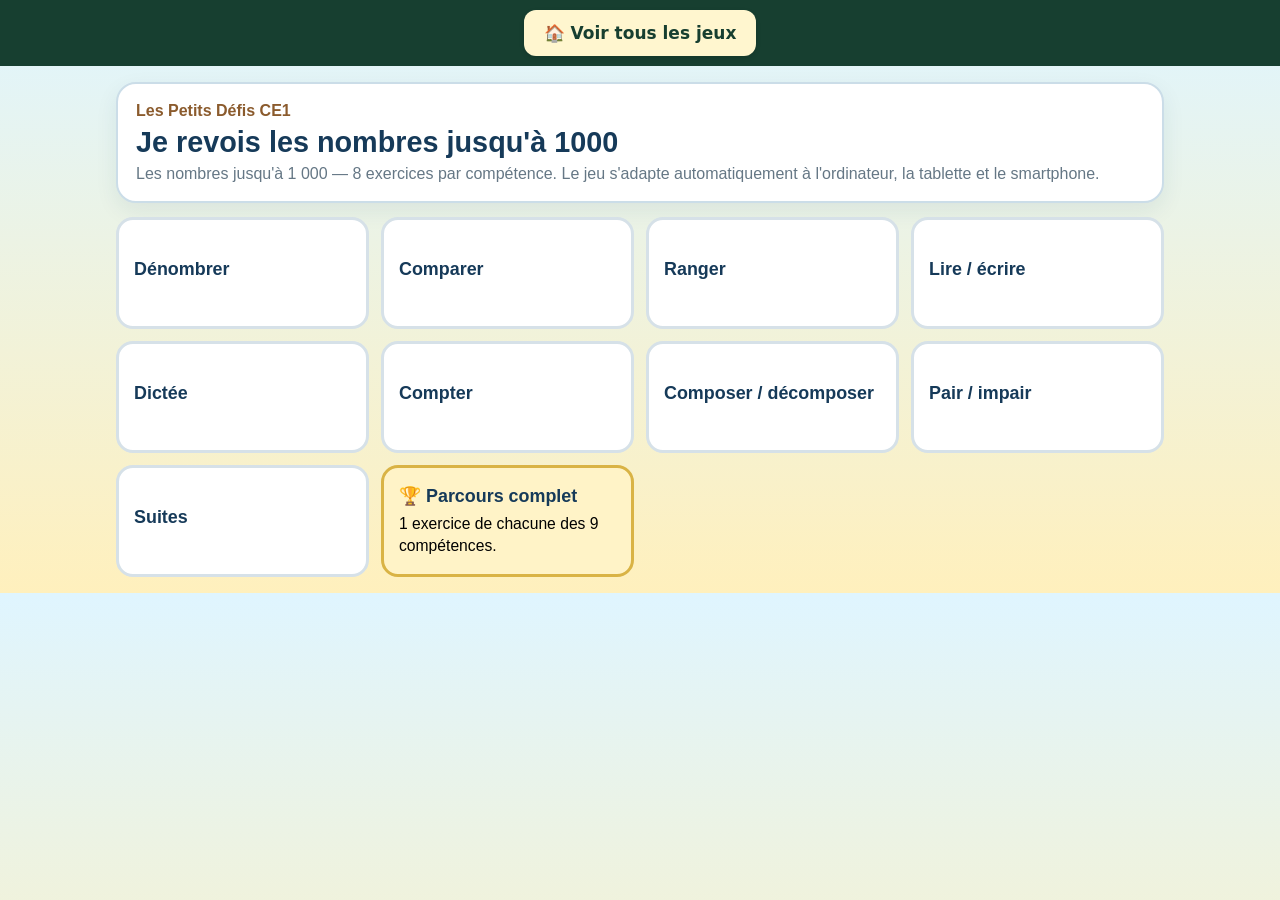
==== index.html @ 3b2d2e01 "Renommer le titre de l’accueil" ====
<!doctype html>
<html lang="fr">
<head>
<meta charset="utf-8"><meta name="viewport" content="width=device-width,initial-scale=1">
<title>Entraînement CE1 - Nombres jusqu'à 1 000</title>
<style>
:root{--b:#163a59;--g:#2c9b58;--o:#ed8a2f;--v:#7355c8;--r:#d94b4b}
*{box-sizing:border-box}body{margin:0;font-family:Arial,sans-serif;background:linear-gradient(#dff5ff,#fff0bd);color:#243746}
.app{max-width:1080px;margin:auto;padding:16px}.card{background:#fff;border:2px solid #cbdde8;border-radius:20px;padding:18px;box-shadow:0 8px 22px #17405a14}
h1{margin:5px 0;color:var(--b)}.brand{font-weight:900;color:#8b5b2d}.muted{color:#657785}
.menu{display:grid;grid-template-columns:repeat(3,1fr);gap:12px;margin-top:14px}.skill{border:3px solid #d6e1e8;border-radius:17px;background:#fff;padding:15px;text-align:left;cursor:pointer;min-height:120px}.skill strong{display:block;color:var(--b);margin-bottom:6px}.skill.eval{background:#fff3c7;border-color:#d9b345}
.hidden{display:none!important}.top{display:flex;justify-content:space-between;gap:10px;flex-wrap:wrap}.badges{display:flex;gap:8px}.badge{background:#eef5f8;border-radius:10px;padding:8px 10px;font-weight:900}
.progress{height:9px;background:#e6ecef;border-radius:99px;overflow:hidden;margin-top:10px}.progress div{height:100%;background:var(--g);width:0}
.game{margin-top:14px;min-height:500px}.title{text-align:center;font-size:1.25rem;font-weight:900;color:var(--b)}.prompt{text-align:center;font-size:1.35rem;font-weight:900;margin:18px}
.answer{height:58px;width:min(240px,80vw);font-size:1.45rem;font-weight:900;text-align:center;border:3px solid var(--v);border-radius:12px;background:#fff;color:#12324a}.center{display:flex;justify-content:center;gap:10px;flex-wrap:wrap;align-items:center}
.btn{border:0;border-radius:11px;padding:12px 16px;font-weight:900;cursor:pointer}.orange{background:var(--o);color:white}.green{background:var(--g);color:white}.navy{background:var(--b);color:white}
.actions{display:flex;justify-content:center;gap:9px;flex-wrap:wrap;margin-top:16px}.feedback{min-height:34px;text-align:center;font-weight:900;margin-top:12px}.good{color:var(--g)}.bad{color:var(--r)}
.choicegrid{display:grid;grid-template-columns:repeat(3,1fr);gap:10px;max-width:760px;margin:auto}.choice,.sign{border:3px solid #b9c7d0;border-radius:13px;background:#fff;padding:15px;font-size:1.25rem;font-weight:900;cursor:pointer}.selected{border-color:var(--v)!important;background:#f0ecff!important}
.order,.seq,.parts{display:flex;justify-content:center;gap:8px;flex-wrap:wrap;margin:15px}.chip,.slot{min-width:76px;height:54px;border-radius:10px;display:flex;align-items:center;justify-content:center;font-weight:900}.chip{border:3px solid #77a9cc;background:#eef8ff;cursor:pointer;color:#12324a}.slot{border:3px dashed #adbcc5;background:#fff;color:#12324a}
.block100{width:86px;height:86px;border:3px solid #68756b;background:repeating-linear-gradient(0deg,transparent 0 7px,#7a866f 7px 8px),repeating-linear-gradient(90deg,#f1d56d 0 7px,#7a866f 7px 8px)}.block10{width:16px;height:86px;border:3px solid #68756b;background:repeating-linear-gradient(0deg,#f1d56d 0 7px,#7a866f 7px 8px)}.block1{width:18px;height:18px;border:3px solid #68756b;background:#f1d56d}
.speaker{width:72px;height:72px;border-radius:50%;border:0;background:#ed8a2f;color:white;font-size:2rem;cursor:pointer}
.smallin{width:88px;height:48px;border:2px solid #acbbc4;border-radius:9px;text-align:center;font-size:1.2rem;font-weight:900;background:#fff;color:#12324a}
@media(max-width:720px){.menu,.choicegrid{grid-template-columns:1fr}}

.grouped-material{display:flex;justify-content:center;gap:18px;flex-wrap:wrap;align-items:flex-end;margin:20px auto}
.mat-cat{display:flex;align-items:flex-end;gap:14px;flex-wrap:wrap;justify-content:center}
.five-group{display:flex;gap:5px;padding-right:14px;border-right:4px solid #dbe3e8}
.remainder-group{display:flex;gap:5px}
.five-group .block100,.remainder-group .block100{margin-right:1px}
.five-group .block10,.remainder-group .block10{margin-right:1px}
.five-group .block1,.remainder-group .block1{margin-right:1px}
.fritzCompareSmall{display:flex;justify-content:center;align-items:flex-start;gap:26px;flex-wrap:wrap;margin:18px auto 8px}
.fritzOption{display:flex;flex-direction:column;align-items:center;gap:8px;min-width:130px}
.fritzMini{width:62px;height:auto;display:block}
.fritzNumBtn{font-size:2.2rem;font-weight:900;color:#12324a;background:#fff;border:3px solid #c9d6e3;border-radius:16px;padding:12px 18px;min-width:120px;cursor:pointer;box-shadow:0 4px 10px rgba(0,0,0,.08);transition:transform .15s ease,border-color .15s ease,box-shadow .15s ease}
.fritzNumBtn:hover{transform:translateY(-1px);box-shadow:0 6px 12px rgba(0,0,0,.12)}
.fritzNumBtn.selected{border-color:#3f7cff;box-shadow:0 0 0 4px rgba(63,124,255,.18)}
.fritzHint{text-align:center;color:#567080;font-weight:700;margin-top:2px}


/* Fritz fourni par l'enseignant */
.fritzRealRow{
  display:grid;
  grid-template-columns:minmax(110px,1fr) 250px minmax(110px,1fr);
  align-items:center;
  gap:18px;
  max-width:780px;
  margin:18px auto;
}
.fritzRealNum{
  font-size:2.6rem;
  font-weight:900;
  color:#12324a;
  text-align:center;
}
.fritzReal{
  width:250px;
  max-width:100%;
  height:170px;
  object-fit:contain;
  display:block;
  margin:auto;
}
.compareChoices{
  display:flex;
  justify-content:center;
  gap:18px;
  flex-wrap:wrap;
  margin-top:10px;
}
.compareChoices .choice{
  min-width:150px;
  font-size:1.65rem;
  color:#12324a;
}

/* Représentation pair / impair inspirée de la fiche d'évaluation */
.parityWrap{
  display:flex;
  justify-content:center;
  margin:18px auto;
}
.parityCard{
  min-width:300px;
  max-width:520px;
  background:#fff;
  border:3px solid #222;
  border-radius:4px;
  padding:20px;
  color:#000;
  text-align:center;
}
.parityNumber{
  font-size:2rem;
  font-weight:900;
  color:#000;
  margin:8px 0 14px;
}
.parityBlocks{
  display:flex;
  flex-direction:column;
  align-items:center;
  gap:5px;
  margin:8px auto 14px;
}
.parityRow{
  display:flex;
  gap:2px;
  justify-content:center;
}
.paritySquare{
  width:26px;
  height:26px;
  border:2px solid #777;
  background:#f7f7f7;
}
.parityButtons{
  display:flex;
  flex-direction:column;
  gap:10px;
  align-items:flex-start;
  max-width:210px;
  margin:14px auto 0;
  color:#000;
  font-weight:700;
}
.parityButtons button{
  width:100%;
  border:2px solid #333;
  background:#fff;
  color:#000;
  border-radius:6px;
  padding:10px 12px;
  text-align:left;
  font-weight:800;
  cursor:pointer;
}
.parityButtons button.selected{
  background:#efefef !important;
  border-color:#000 !important;
  color:#000 !important;
}
.parityExpr{
  font-size:1.45rem;
  color:#000;
  font-weight:900;
  margin-top:8px;
}
@media(max-width:700px){
  .fritzCompareSmall{gap:14px}
  .fritzOption{min-width:110px}
  .fritzMini{width:52px}
  .fritzNumBtn{font-size:1.8rem;min-width:96px;padding:10px 14px}
}


/* ---------- ADAPTATION MULTI-ÉCRANS ---------- */
html{font-size:16px}
body{overflow-x:hidden}
.app{width:min(100%,1120px);padding:clamp(8px,2vw,16px)}
.card{padding:clamp(12px,2.5vw,18px)}
h1{font-size:clamp(1.35rem,3vw,1.8rem);line-height:1.2}
.muted{font-size:clamp(.92rem,2vw,1rem)}
.menu{grid-template-columns:repeat(auto-fit,minmax(230px,1fr))}
.skill{min-height:112px;padding:clamp(12px,2vw,15px)}
.skill strong{font-size:clamp(1rem,2.2vw,1.12rem)}
.skill span{font-size:clamp(.9rem,1.8vw,.98rem);line-height:1.35}
.top{align-items:flex-start}
.badges{flex-wrap:wrap}
.badge{font-size:clamp(.9rem,1.8vw,1rem)}
.game{min-height:clamp(430px,66vw,560px)}
.title{font-size:clamp(1.12rem,2.5vw,1.35rem);line-height:1.3}
.prompt{font-size:clamp(1.12rem,3vw,1.4rem);margin:clamp(12px,2.5vw,18px)}
.answer{
  width:min(320px,90vw);
  height:clamp(54px,8vw,62px);
  font-size:clamp(1.2rem,3.8vw,1.55rem);
  min-width:0;
}
.smallin{
  width:clamp(70px,16vw,95px);
  height:clamp(44px,8vw,50px);
  font-size:clamp(1rem,3vw,1.22rem);
  flex:0 1 auto;
}
.btn{
  min-height:48px;
  padding:12px 16px;
  font-size:clamp(.95rem,2.3vw,1.02rem);
  touch-action:manipulation;
}
.actions{gap:10px}
.center,.order,.seq,.parts,.choicegrid,.fritzCompareSmall,.compareChoices{
  max-width:100%;
}
.choicegrid{grid-template-columns:repeat(auto-fit,minmax(150px,1fr));width:min(100%,760px)}
.choice,.sign,.chip,.slot,.fritzNumBtn{
  touch-action:manipulation;
}
.choice{font-size:clamp(1.05rem,3vw,1.28rem)}
.sign{min-width:58px;min-height:52px}
.order,.seq{
  row-gap:10px;
  column-gap:8px;
}
.chip,.slot{
  min-width:clamp(64px,15vw,84px);
  height:clamp(50px,8vw,58px);
  font-size:clamp(1.05rem,3vw,1.25rem);
}
.grouped-material{
  gap:clamp(10px,2vw,18px);
  margin:clamp(14px,3vw,20px) auto;
  max-width:100%;
}
.mat-cat{gap:clamp(8px,1.5vw,14px)}
.block100{
  width:clamp(58px,12vw,86px);
  height:clamp(58px,12vw,86px);
  background-size:auto;
}
.block10{
  width:clamp(14px,3.5vw,18px);
  height:clamp(58px,12vw,86px);
}
.block1{
  width:clamp(16px,4vw,20px);
  height:clamp(16px,4vw,20px);
}
.five-group{gap:4px;padding-right:clamp(8px,2vw,14px)}
.remainder-group{gap:4px}
.fritzCompareSmall{
  gap:clamp(14px,4vw,34px);
  align-items:flex-end;
}
.fritzOption{min-width:clamp(105px,25vw,150px)}
.fritzMini{width:clamp(46px,10vw,68px)}
.fritzNumBtn{
  min-width:clamp(92px,22vw,130px);
  font-size:clamp(1.55rem,5vw,2.2rem);
  padding:10px 14px;
}
.fritzHint{font-size:clamp(.92rem,2.5vw,1rem)}
.speaker{
  width:clamp(64px,14vw,76px);
  height:clamp(64px,14vw,76px);
  font-size:clamp(1.7rem,5vw,2.1rem);
  touch-action:manipulation;
}
.parityWrap{max-width:100%;padding:0 4px}
.parityCard{
  width:min(100%,520px);
  min-width:0;
  padding:clamp(12px,3vw,20px);
}
.parityNumber{font-size:clamp(1.55rem,5vw,2rem)}
.paritySquare{
  width:clamp(20px,6vw,28px);
  height:clamp(20px,6vw,28px);
}
.parityButtons{width:min(100%,260px);max-width:none}
.parityButtons button{min-height:48px;font-size:clamp(.95rem,2.8vw,1.05rem)}
.progress{height:10px}

@media (max-width: 900px){
  .menu{grid-template-columns:repeat(2,minmax(0,1fr))}
  .top{gap:8px}
  .badges{width:100%}
  .badge{flex:1 1 120px;text-align:center}
}

@media (max-width: 680px){
  .app{padding:8px}
  .menu{grid-template-columns:1fr}
  .card{border-radius:16px}
  .game{min-height:0}
  .top{display:block}
  .badges{margin-top:10px}
  .badge{flex:1 1 30%}
  .actions{
    display:grid;
    grid-template-columns:1fr 1fr;
    width:100%;
  }
  .actions .btn{width:100%}
  .actions .btn:last-child{grid-column:1 / -1}
  .center{gap:8px}
  .order,.seq{justify-content:flex-start}
  .order,.seq{
    overflow-x:auto;
    flex-wrap:nowrap;
    padding:6px 2px 10px;
    scrollbar-width:thin;
  }
  .order .chip,.order .slot,.seq .slot,.seq .smallin{
    flex:0 0 auto;
  }
  .grouped-material{
    flex-direction:column;
    align-items:center;
  }
  .mat-cat{max-width:100%}
  .fritzCompareSmall{flex-wrap:nowrap}
  .fritzOption{min-width:0;flex:1}
  .fritzNumBtn{width:100%;min-width:0}
  .parityCard{border-width:2px}
}

@media (max-width: 420px){
  html{font-size:15px}
  .badge{padding:7px 8px}
  .skill{min-height:100px}
  .answer{width:100%}
  .actions{grid-template-columns:1fr}
  .actions .btn:last-child{grid-column:auto}
  .fritzCompareSmall{gap:8px}
  .fritzMini{width:44px}
  .fritzNumBtn{font-size:1.45rem;padding:9px 8px}
  .paritySquare{width:20px;height:20px}
}


/* Ajustements demandés */
.answer.wordsAnswer{
  width:min(680px,96vw);
  min-height:58px;
  height:auto;
  padding:12px 14px;
  line-height:1.25;
  white-space:normal;
  resize:vertical;
}
.mn3tools{display:flex;justify-content:center;gap:10px;margin-top:10px;flex-wrap:wrap}
.eraseBtn{
  min-height:44px;
  padding:10px 16px;
  border:2px solid #b8c7d3;
  background:#fff;
  color:#12324a;
  border-radius:12px;
  font-weight:900;
  cursor:pointer;
}
.eraseBtn:hover{background:#f5f9fc}
.mn8decomp{
  font-size:clamp(1.5rem,5vw,2.2rem);
  font-weight:900;
  color:#000;
  margin:18px auto;
  text-align:center;
}


/* Représentation pair / impair avec unités groupées */
.pairModel{
  display:flex;
  flex-direction:column;
  align-items:flex-start;
  width:max-content;
  gap:10px;
  margin:18px auto 22px;
}
.unitRow{
  display:flex;
  gap:0;
  justify-content:flex-start;
}
.unitSquare{
  width:30px;
  height:30px;
  border:2px solid #222;
  background:#fff;
  box-sizing:border-box;
}
.unitSquare + .unitSquare{border-left-width:0}
.singleUnit{
  margin-top:4px;
}
@media(max-width:420px){
  .unitSquare{width:26px;height:26px}
}


.successPct{
  display:inline-block;
  margin-left:10px;
  padding:5px 10px;
  border-radius:999px;
  background:#eef5ff;
  color:#12324a;
  font-weight:900;
  font-size:clamp(.95rem,2.5vw,1.05rem);
}
.finalPct{
  font-size:clamp(1.35rem,4vw,1.8rem);
  font-weight:900;
  color:#12324a;
  margin-top:10px;
  text-align:center;
}

</style></head><body>
<nav id="ce1-blog-navigation" aria-label="Tous les jeux" style="position:relative;z-index:1000;display:flex;justify-content:center;padding:10px 14px;background:#173f30"><a href="https://bleja972.github.io/" target="_top" style="display:inline-flex;align-items:center;justify-content:center;gap:8px;padding:11px 20px;border-radius:12px;background:#fff6cf;color:#173f30;font:700 17px/1.3 system-ui,sans-serif;text-decoration:none;min-height:46px;box-shadow:0 2px 5px #0002">🏠 Voir tous les jeux</a></nav>
<div class="app">
<section id="menu"><div class="card"><div class="brand">Les Petits Défis CE1</div><h1>Je revois les nombres jusqu'à 1000</h1><div class="muted">Les nombres jusqu'à 1 000 — 8 exercices par compétence. Le jeu s'adapte automatiquement à l'ordinateur, la tablette et le smartphone.</div></div>
<div class="menu">
<button class="skill" data-s="mn1"><strong>Dénombrer</strong></button>
<button class="skill" data-s="mn2"><strong>Comparer</strong></button>
<button class="skill" data-s="mn3"><strong>Ranger</strong></button>
<button class="skill" data-s="mn4"><strong>Lire / écrire</strong></button>
<button class="skill" data-s="mn5"><strong>Dictée</strong></button>
<button class="skill" data-s="mn6"><strong>Compter</strong></button>
<button class="skill" data-s="mn7"><strong>Composer / décomposer</strong></button>
<button class="skill" data-s="mn8"><strong>Pair / impair</strong></button>
<button class="skill" data-s="mn9"><strong>Suites</strong></button>
<button class="skill eval" data-s="eval"><strong>🏆 Parcours complet</strong><span>1 exercice de chacune des 9 compétences.</span></button>
</div></section>

<section id="game" class="hidden">
<div class="card"><div class="top"><div><div class="brand">Entraînement CE1</div><b id="skillName"></b></div><div class="badges"><div class="badge" id="count"></div><div class="badge" id="score"></div></div></div><div class="progress"><div id="prog"></div></div></div>
<div class="card game"><div class="title" id="exTitle"></div><div id="ex"></div><div class="feedback" id="fb"></div><div class="actions"><button class="btn orange" id="check">Vérifier</button><button class="btn green hidden" id="next">Suivant</button><button class="btn navy" id="back">Menu</button></div></div>
</section></div>
<script>
(()=>{
const $=x=>document.getElementById(x), rnd=(a,b)=>Math.floor(Math.random()*(b-a+1))+a;
let mode='mn1',i=0,score=0,current=null,evalSkills=[];
const names={mn1:'MN1 • Dénombrer',mn2:'MN2 • Comparer',mn3:'MN3 • Ranger',mn4:'MN4 • Lire / écrire',mn5:'MN5 • Dictée',mn6:'MN6 • Compter',mn7:'MN7 • Composer / décomposer',mn8:'MN8 • Pair / impair',mn9:'MN9 • Suites'};
const one=['zéro','un','deux','trois','quatre','cinq','six','sept','huit','neuf','dix','onze','douze','treize','quatorze','quinze','seize'];
function two(n){
  if(n<17)return one[n];
  if(n<20)return 'dix-'+one[n-10];
  if(n<70){
    let t=Math.floor(n/10),u=n%10,b={2:'vingt',3:'trente',4:'quarante',5:'cinquante',6:'soixante'}[t];
    if(u===0)return b;
    if(u===1)return b+' et un';
    return b+'-'+one[u];
  }
  if(n<80){
    if(n===71)return 'soixante et onze';
    return 'soixante-'+two(n-60);
  }
  if(n===80)return 'quatre-vingts';
  return 'quatre-vingt-'+two(n-80);
}
function fr(n){
  if(n<100)return two(n);
  if(n===100)return 'cent';
  if(n<200){
    const r=n-100;
    return r===0?'cent':'cent-'+two(r).replace(/-/g,'-');
  }
  let h=Math.floor(n/100),r=n%100;
  let s=one[h]+'-cent';
  if(r===0)return s+'s';
  return s+'-'+two(r);
}
function norm(s){
  return String(s).toLowerCase().normalize('NFD')
    .replace(/[\u0300-\u036f]/g,'')
    .replace(/[’']/g,'-')
    .replace(/\s*-\s*/g,'-')
    .replace(/\s+/g,' ')
    .trim();
}
function total(){
  if(mode==='eval') return 9;
  if(mode==='mn7') return 18;
  return 8;
}function sk(){return mode==='eval'?evalSkills[i]:mode}
function inp(id='a',ph='Ta réponse'){return `<div class="center"><input id="${id}" class="answer" autocomplete="off" placeholder="${ph}"></div>`}
function chooseSetup(){document.querySelectorAll('[data-v]').forEach(b=>b.onclick=()=>{document.querySelectorAll('[data-v]').forEach(x=>x.classList.remove('selected'));b.classList.add('selected');current.sel=b.dataset.v})}
function matGroup(cls,count){
  if(count<=0)return '';
  if(count<=5)return `<div class="remainder-group">${`<div class="${cls}"></div>`.repeat(count)}</div>`;
  return `<div class="five-group">${`<div class="${cls}"></div>`.repeat(5)}</div><div class="remainder-group">${`<div class="${cls}"></div>`.repeat(count-5)}</div>`;
}
function mn1(){
  const values=[215,310,153,300,251,305,531,150];
  const n=values[i % values.length];
  const h=Math.floor(n/100), d=Math.floor((n%100)/10), u=n%10;
  const blocks=`<div class="grouped-material">
    <div class="mat-cat">${matGroup('block100',h)}</div>
    <div class="mat-cat">${matGroup('block10',d)}</div>
    <div class="mat-cat">${matGroup('block1',u)}</div>
  </div>`;
  return{
    t:'Quel nombre est représenté avec le matériel de base 10 ?',
    h:blocks+inp(),
    c:()=>+$('a').value===n,
    a:n
  }
}
function fritzHTML(a,b){
  const fritzLeft = '[data-uri]';
  const fritzRight = '[data-uri]';
  return `<div class="fritzCompareSmall">
      <div class="fritzOption">
        <img class="fritzMini" src="${fritzLeft}" alt="Fritz">
        <button class="fritzNumBtn choice" data-v="${a}">${a}</button>
      </div>
      <div class="fritzOption">
        <img class="fritzMini" src="${fritzRight}" alt="Fritz">
        <button class="fritzNumBtn choice" data-v="${b}">${b}</button>
      </div>
    </div>
    <div class="fritzHint">Clique sur le plus grand nombre.</div>`;
}
function mn2(){
  const pairs=[
    [298,254],[499,500],[630,603],[465,455],
    [380,308],[299,500],[721,712],[846,864]
  ];
  const [a,b]=pairs[i % pairs.length];
  const ans=Math.max(a,b);
  return{
    t:'Clique sur le plus grand nombre.',
    h:fritzHTML(a,b),
    s:()=>{
      document.querySelectorAll('[data-v]').forEach(btn=>btn.onclick=()=>{
        document.querySelectorAll('[data-v]').forEach(x=>x.classList.remove('selected'));
        btn.classList.add('selected');
        current.sel=+btn.dataset.v;
      });
    },
    c:()=>+current.sel===ans,
    a:ans
  }
}
function mn3(){
  const series=[
    {asc:true,  nums:[642,624,240,428,210]},
    {asc:false, nums:[327,373,237,273,723]},
    {asc:true,  nums:[154,451,145,514,415]},
    {asc:false, nums:[806,680,860,608,886]},
    {asc:true,  nums:[309,390,903,930,339]},
    {asc:false, nums:[512,251,521,215,125]},
    {asc:true,  nums:[700,707,770,777,701]},
    {asc:false, nums:[498,489,948,849,894]}
  ];
  const item=series[i % series.length];
  const nums=[...item.nums];
  const target=[...nums].sort((a,b)=>item.asc?a-b:b-a);
  const order=[];
  return{
    t:`Range du ${item.asc?'plus petit au plus grand':'plus grand au plus petit'}.`,
    h:`<div class="order">${nums.map(n=>`<button class="chip" style="color:#12324a" data-n="${n}">${n}</button>`).join('')}</div>
       <div class="order">${target.map(()=>'<div class="slot">?</div>').join('')}</div>
       <div class="mn3tools"><button type="button" class="eraseBtn" id="eraseOrder">Effacer</button></div>`,
    s:()=>{
      current.order=order;
      const slots=[...document.querySelectorAll('.slot')];
      const chips=[...document.querySelectorAll('.chip')];
      const refresh=()=>{
        slots.forEach((slot,k)=>slot.textContent=order[k]??'?');
        chips.forEach(btn=>{
          const used=order.includes(+btn.dataset.n);
          btn.disabled=used;
          btn.style.opacity=used?'.35':'1';
        });
      };
      chips.forEach(b=>b.onclick=()=>{
        if(b.disabled || order.length>=slots.length)return;
        order.push(+b.dataset.n);
        refresh();
      });
      const erase=$('eraseOrder');
      if(erase) erase.onclick=()=>{
        order.length=0;
        refresh();
      };
    },
    c:()=>JSON.stringify(order)===JSON.stringify(target),
    a:target.join(' – ')
  }
}
function canonWords(s){
  let x=norm(s);
  x=x.replace(/\s+et\s+/g,' ET ');
  x=x.replace(/\s+/g,'-');
  x=x.replace(/\s*-\s*/g,'-');
  x=x.replace(/-ET-/g,' et ');
  return x;
}
function mn4(){
  const tasks=[
    {type:'toWords',n:235,answer:'deux-cent-trente-cinq'},
    {type:'toWords',n:881,answer:'huit-cent-quatre-vingt-un'},
    {type:'toWords',n:412,answer:'quatre-cent-douze'},
    {type:'toDigits',label:'six-cent-vingt',answer:620},
    {type:'toDigits',label:'trois-cent-sept',answer:307},
    {type:'toDigits',label:'neuf-cents',answer:900},
    {type:'toWords',n:574,answer:'cinq-cent-soixante-quatorze'},
    {type:'toDigits',label:'sept-cent-quarante-deux',answer:742}
  ];
  const task=tasks[i % tasks.length];
  if(task.type==='toWords'){
    return{
      t:'Écris ce nombre en lettres avec les traits d’union.',
      h:`<div class="prompt">${task.n}</div>
         <div class="center"><textarea id="a" class="answer wordsAnswer" rows="2" autocomplete="off" placeholder="Écris le nombre en lettres"></textarea></div>`,
      c:()=>canonWords($('a').value)===canonWords(task.answer),
      a:task.answer
    };
  }
  return{
    t:'Écris ce nombre en chiffres.',
    h:`<div class="prompt">${task.label}</div>`+inp(),
    c:()=>+$('a').value===task.answer,
    a:task.answer
  };
}
function mn5(){
  const values=[342,431,800,610,1000,506,101,980];
  const n=values[i % values.length];
  const speak=()=>{
    if(!('speechSynthesis' in window))return;
    speechSynthesis.cancel();
    const u=new SpeechSynthesisUtterance(String(n));
    u.lang='fr-FR';
    u.rate=.72;
    speechSynthesis.speak(u);
  };
  return{
    t:'Écris le nombre que tu entends.',
    h:`<div class="center"><button class="speaker" id="speakBtn" type="button" aria-label="Écouter le nombre">🔊</button></div>${inp()}`,
    s:()=>{
      const b=$('speakBtn');
      if(b)b.onclick=speak;
      setTimeout(speak,250);
    },
    c:()=>+$('a').value===n,
    a:n
  }
}
function mn6(){
  const series=[
    // Séries du PDF
    {step:1,   vals:[204,205,206,207,208,209,210,211], shown:[0,1,5]},
    {step:10,  vals:[365,375,385,395,405,415,425,435], shown:[1,2,5]},
    {step:100, vals:[136,236,336,436,536,636,736,836], shown:[2,3,5]},

    // 5 séries supplémentaires
    {step:1,   vals:[317,318,319,320,321,322,323,324], shown:[0,3,6]},
    {step:10,  vals:[248,258,268,278,288,298,308,318], shown:[0,2,6]},
    {step:100, vals:[154,254,354,454,554,654,754,854], shown:[1,3,6]},
    {step:10,  vals:[421,431,441,451,461,471,481,491], shown:[1,4,7]},
    {step:1,   vals:[692,693,694,695,696,697,698,699], shown:[2,4,7]}
  ];

  const item=series[i % series.length];
  const hiddenIdx=item.vals.map((_,idx)=>idx).filter(idx=>!item.shown.includes(idx));

  return{
    t:`Compte de ${item.step} en ${item.step}.`,
    h:`<div class="seq">
        ${item.vals.map((v,k)=>
          item.shown.includes(k)
            ? `<div class="slot">${v}</div>`
            : `<input class="smallin" data-a="${v}" inputmode="numeric">`
        ).join('')}
      </div>`,
    c:()=>[...document.querySelectorAll('[data-a]')].every(x=>+x.value===+x.dataset.a),
    a:hiddenIdx.map(k=>item.vals[k]).join(', ')
  }
}
function mn7(){
  const decompNums=[568,372,705,427,631,804,259,940];

  const composeCases=[
    // Les 3 exemples du PDF
    {label:'2 centaines, 7 dizaines et 5 unités', answer:275},
    {label:'3 centaines, 12 dizaines et 4 unités', answer:424},
    {label:'25 dizaines et 7 unités', answer:257},

    // 7 nouveaux cas
    {label:'4 centaines, 6 dizaines et 3 unités', answer:463},
    {label:'5 centaines, 13 dizaines et 2 unités', answer:632},
    {label:'32 dizaines et 6 unités', answer:326},
    {label:'7 centaines, 4 dizaines et 8 unités', answer:748},
    {label:'6 centaines, 15 dizaines et 3 unités', answer:753},
    {label:'41 dizaines et 9 unités', answer:419},
    {label:'8 centaines, 2 dizaines et 5 unités', answer:825}
  ];

  // Exercices 1 à 8 : décomposer
  if(i < 8){
    const n=decompNums[i];
    const h=Math.floor(n/100)*100;
    const d=Math.floor((n%100)/10)*10;
    const u=n%10;
    const expected=[h,d,u].filter(x=>x!==0).sort((a,b)=>a-b);

    return{
      t:'Exercice 1 • Décompose le nombre en addition.',
      h:`<div class="prompt">${n}</div>
         <div class="parts">
           <input class="smallin" id="p1" inputmode="numeric">
           <span>+</span>
           <input class="smallin" id="p2" inputmode="numeric">
           <span>+</span>
           <input class="smallin" id="p3" inputmode="numeric">
         </div>`,
      c:()=>{
        const vals=[$('p1').value,$('p2').value,$('p3').value]
          .filter(v=>String(v).trim()!=='')
          .map(Number)
          .filter(v=>v!==0)
          .sort((a,b)=>a-b);
        return JSON.stringify(vals)===JSON.stringify(expected);
      },
      a:expected.join(' + ')
    };
  }

  // Exercices 9 à 18 : composer un nombre
  const item=composeCases[(i-8) % composeCases.length];

  return{
    t:'Exercice 2 • Quel nombre formes-tu ?',
    h:`<div class="prompt">${item.label}</div>
       <div class="center">
         <input id="a" class="answer" inputmode="numeric" autocomplete="off" placeholder="Écris le nombre">
       </div>`,
    c:()=>+$('a').value===item.answer,
    a:item.answer
  };
}
function parityModel(n){
  let remaining=n;
  const rows=[];
  while(remaining>0){
    const take=Math.min(5,remaining);
    rows.push(`<div class="parityRow">${'<span class="paritySquare"></span>'.repeat(take)}</div>`);
    remaining-=take;
  }
  return `<div class="parityBlocks">${rows.join('')}</div>`;
}
function pairUnitRows(n){
  const top=Math.ceil(n/2);
  const bottom=Math.floor(n/2);
  const row=(count)=>`<div class="unitRow">${'<span class="unitSquare"></span>'.repeat(count)}</div>`;
  return `<div class="pairModel">
    ${row(top)}
    ${row(bottom)}
  </div>`;
}

function mn8(){
  const values=[15,4,22,11,14,13,18,27];
  const n=values[i % values.length];
  const ans=n%2===0?'pair':'impair';

  return{
    t:'Observe les unités : s’il reste une unité toute seule, le nombre est impair. Sinon, il est pair.',
    h:`<div class="parityWrap">
        <div class="parityCard">
          <div class="parityNumber">${n}</div>
          ${pairUnitRows(n)}
          <div class="parityButtons">
            <button data-v="pair">${n} est pair</button>
            <button data-v="impair">${n} est impair</button>
          </div>
        </div>
      </div>`,
    s:()=>{
      document.querySelectorAll('.parityButtons button').forEach(btn=>btn.onclick=()=>{
        document.querySelectorAll('.parityButtons button').forEach(x=>x.classList.remove('selected'));
        btn.classList.add('selected');
        current.sel=btn.dataset.v;
      });
    },
    c:()=>current.sel===ans,
    a:ans
  }
}
function mn9(){let step=[2,3,5,10][rnd(0,3)],start=rnd(100,700),vals=Array.from({length:8},(_,k)=>start+k*step),bl=[0,3,4,7];return{t:'Observe la suite et complète.',h:`<div class="seq">${vals.map((v,k)=>bl.includes(k)?`<input class="smallin" data-a="${v}" inputmode="numeric">`:`<div class="slot">${v}</div>`).join('')}</div>`,c:()=>[...document.querySelectorAll('[data-a]')].every(x=>+x.value===+x.dataset.a),a:bl.map(k=>vals[k]).join(', ')}}
const gen={mn1,mn2,mn3,mn4,mn5,mn6,mn7,mn8,mn9};
function render(){let s=sk();current=gen[s]();$('skillName').textContent=mode==='eval'?'🏆 Parcours complet':names[s];$('exTitle').textContent=current.t;$('ex').innerHTML=current.h;$('fb').textContent='';$('count').textContent=`Exercice ${i+1} / ${total()}`;$('score').textContent=`Score : ${score}`;$('prog').style.width=`${i/total()*100}%`;$('check').classList.remove('hidden');$('next').classList.add('hidden');if(current.s)current.s();let f=document.querySelector('#ex input');if(f)setTimeout(()=>f.focus(),50)}
function start(s){mode=s;i=0;score=0;evalSkills=['mn1','mn2','mn3','mn4','mn5','mn6','mn7','mn8','mn9'].sort(()=>Math.random()-.5);$('menu').classList.add('hidden');$('game').classList.remove('hidden');render()}
document.querySelectorAll('.skill').forEach(b=>b.onclick=()=>start(b.dataset.s));
$('check').onclick=()=>{
  let ok=current.c();
  if(ok)score++;
  const done=i+1;
  const pct=Math.round((score/done)*100);
  $('fb').innerHTML=ok
    ? `<span class="good">Bravo !</span><span class="successPct">Réussite : ${pct} %</span>`
    : `<span class="bad">Réponse attendue : ${current.a}</span><span class="successPct">Réussite : ${pct} %</span>`;
  $('score').textContent=`Score : ${score}`;
  $('check').classList.add('hidden');
  $('next').classList.remove('hidden');
};
$('next').onclick=()=>{
  if(i<total()-1){
    i++;
    render();
  }else{
    const pct=Math.round((score/total())*100);
    $('prog').style.width='100%';
    $('exTitle').textContent='Parcours terminé';
    $('ex').innerHTML=`<div class="prompt">Score : ${score} / ${total()}</div><div class="finalPct">Réussite : ${pct} %</div>`;
    $('fb').innerHTML=score>=Math.ceil(total()*.75)
      ? '<span class="good">Très bon entraînement !</span>'
      : '<span class="bad">Rejoue les compétences qui te semblent difficiles.</span>';
    $('next').classList.add('hidden');
  }
};
$('back').onclick=()=>{if(window.speechSynthesis)speechSynthesis.cancel();$('game').classList.add('hidden');$('menu').classList.remove('hidden')};
})();
</script></body></html>
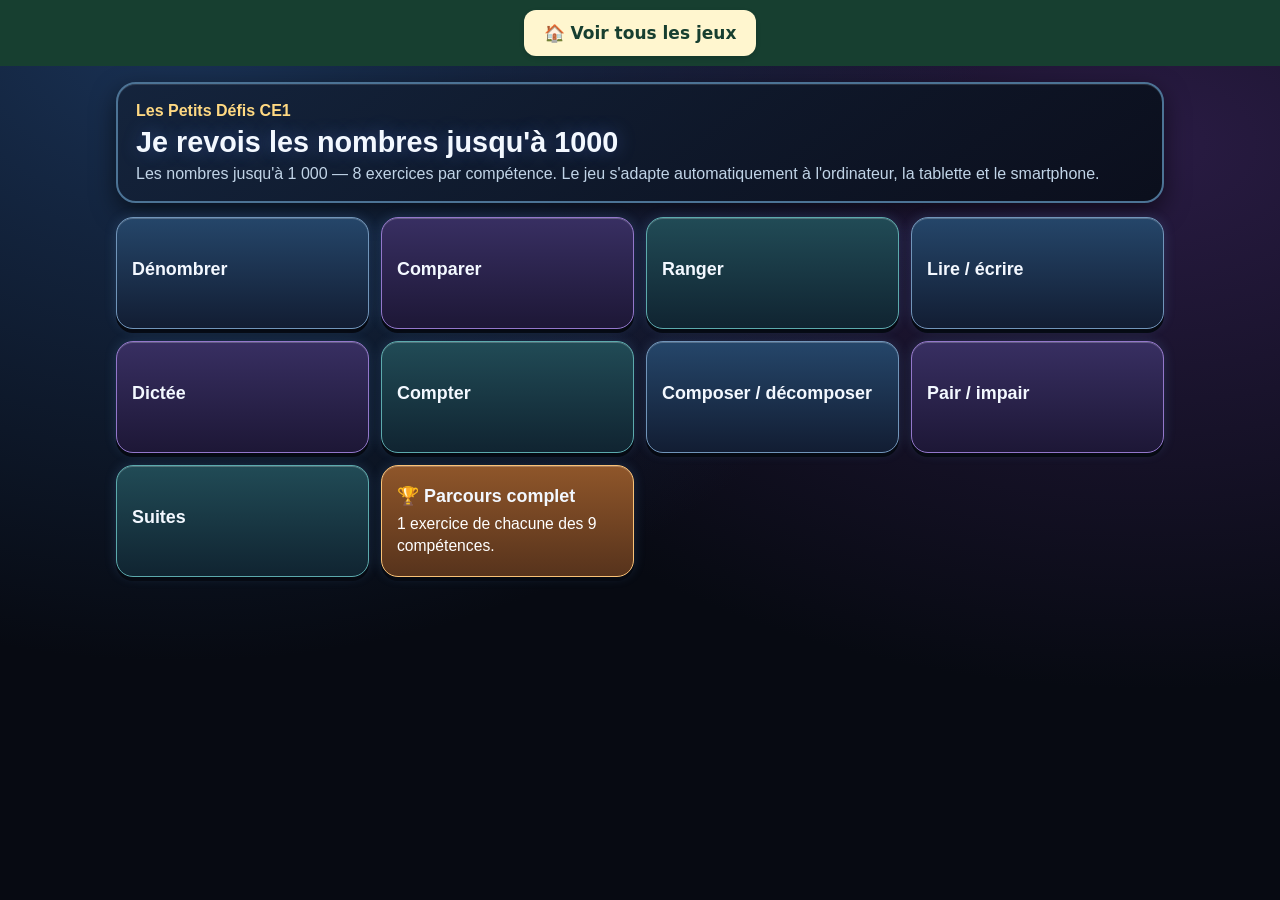
==== commit 5e74443b: "Use the same 3D counting blocks and add arcade effects" ====
--- a/index.html
+++ b/index.html
@@ -399,7 +399,9 @@
   text-align:center;
 }
 
-</style></head><body>
+</style>
+<link rel="stylesheet" href="./arcade.css?v=blocs-3d-1">
+</head><body>
 <nav id="ce1-blog-navigation" aria-label="Tous les jeux" style="position:relative;z-index:1000;display:flex;justify-content:center;padding:10px 14px;background:#173f30"><a href="https://bleja972.github.io/" target="_top" style="display:inline-flex;align-items:center;justify-content:center;gap:8px;padding:11px 20px;border-radius:12px;background:#fff6cf;color:#173f30;font:700 17px/1.3 system-ui,sans-serif;text-decoration:none;min-height:46px;box-shadow:0 2px 5px #0002">🏠 Voir tous les jeux</a></nav>
 <div class="app">
 <section id="menu"><div class="card"><div class="brand">Les Petits Défis CE1</div><h1>Je revois les nombres jusqu'à 1000</h1><div class="muted">Les nombres jusqu'à 1 000 — 8 exercices par compétence. Le jeu s'adapte automatiquement à l'ordinateur, la tablette et le smartphone.</div></div>
@@ -418,7 +420,7 @@
 
 <section id="game" class="hidden">
 <div class="card"><div class="top"><div><div class="brand">Entraînement CE1</div><b id="skillName"></b></div><div class="badges"><div class="badge" id="count"></div><div class="badge" id="score"></div></div></div><div class="progress"><div id="prog"></div></div></div>
-<div class="card game"><div class="title" id="exTitle"></div><div id="ex"></div><div class="feedback" id="fb"></div><div class="actions"><button class="btn orange" id="check">Vérifier</button><button class="btn green hidden" id="next">Suivant</button><button class="btn navy" id="back">Menu</button></div></div>
+<div class="card game"><div class="title" id="exTitle"></div><div id="ex"></div><div class="feedback" id="fb" role="status" aria-live="polite"></div><div class="actions"><button class="btn orange" id="check">Vérifier</button><button class="btn green hidden" id="next">Suivant</button><button class="btn navy" id="back">Menu</button></div></div>
 </section></div>
 <script>
 (()=>{
@@ -470,9 +472,11 @@
 function inp(id='a',ph='Ta réponse'){return `<div class="center"><input id="${id}" class="answer" autocomplete="off" placeholder="${ph}"></div>`}
 function chooseSetup(){document.querySelectorAll('[data-v]').forEach(b=>b.onclick=()=>{document.querySelectorAll('[data-v]').forEach(x=>x.classList.remove('selected'));b.classList.add('selected');current.sel=b.dataset.v})}
 function matGroup(cls,count){
-  if(count<=0)return '';
-  if(count<=5)return `<div class="remainder-group">${`<div class="${cls}"></div>`.repeat(count)}</div>`;
-  return `<div class="five-group">${`<div class="${cls}"></div>`.repeat(5)}</div><div class="remainder-group">${`<div class="${cls}"></div>`.repeat(count-5)}</div>`;
+  if (count <= 0) return '';
+  const labels = { block100: 'Plaque de 100', block10: 'Barre de 10', block1: 'Cube unité' };
+  const block = `<span class="${cls}" role="img" aria-label="${labels[cls]}"></span>`;
+  if (count <= 5) return `<div class="remainder-group">${block.repeat(count)}</div>`;
+  return `<div class="five-group">${block.repeat(5)}</div><div class="remainder-group">${block.repeat(count-5)}</div>`;
 }
 function mn1(){
   const values=[215,310,153,300,251,305,531,150];
@@ -738,7 +742,7 @@
 function pairUnitRows(n){
   const top=Math.ceil(n/2);
   const bottom=Math.floor(n/2);
-  const row=(count)=>`<div class="unitRow">${'<span class="unitSquare"></span>'.repeat(count)}</div>`;
+  const row=(count)=>`<div class="unitRow">${'<span class="unitSquare" role="img" aria-label="Cube unité"></span>'.repeat(count)}</div>`;
   return `<div class="pairModel">
     ${row(top)}
     ${row(bottom)}
@@ -775,7 +779,12 @@
 }
 function mn9(){let step=[2,3,5,10][rnd(0,3)],start=rnd(100,700),vals=Array.from({length:8},(_,k)=>start+k*step),bl=[0,3,4,7];return{t:'Observe la suite et complète.',h:`<div class="seq">${vals.map((v,k)=>bl.includes(k)?`<input class="smallin" data-a="${v}" inputmode="numeric">`:`<div class="slot">${v}</div>`).join('')}</div>`,c:()=>[...document.querySelectorAll('[data-a]')].every(x=>+x.value===+x.dataset.a),a:bl.map(k=>vals[k]).join(', ')}}
 const gen={mn1,mn2,mn3,mn4,mn5,mn6,mn7,mn8,mn9};
-function render(){let s=sk();current=gen[s]();$('skillName').textContent=mode==='eval'?'🏆 Parcours complet':names[s];$('exTitle').textContent=current.t;$('ex').innerHTML=current.h;$('fb').textContent='';$('count').textContent=`Exercice ${i+1} / ${total()}`;$('score').textContent=`Score : ${score}`;$('prog').style.width=`${i/total()*100}%`;$('check').classList.remove('hidden');$('next').classList.add('hidden');if(current.s)current.s();let f=document.querySelector('#ex input');if(f)setTimeout(()=>f.focus(),50)}
+function animate(element, className) {
+  element.classList.remove(className);
+  void element.offsetWidth;
+  element.classList.add(className);
+}
+function render(){let s=sk();current=gen[s]();$('skillName').textContent=mode==='eval'?'🏆 Parcours complet':names[s];$('exTitle').textContent=current.t;$('ex').innerHTML=current.h;animate($('ex'),'arcade-question');$('fb').classList.remove('arcade-correct','arcade-incorrect');$('fb').textContent='';$('count').textContent=`Exercice ${i+1} / ${total()}`;$('score').textContent=`Score : ${score}`;$('prog').style.width=`${i/total()*100}%`;$('check').classList.remove('hidden');$('next').classList.add('hidden');if(current.s)current.s();let f=document.querySelector('#ex input');if(f)setTimeout(()=>f.focus(),50)}
 function start(s){mode=s;i=0;score=0;evalSkills=['mn1','mn2','mn3','mn4','mn5','mn6','mn7','mn8','mn9'].sort(()=>Math.random()-.5);$('menu').classList.add('hidden');$('game').classList.remove('hidden');render()}
 document.querySelectorAll('.skill').forEach(b=>b.onclick=()=>start(b.dataset.s));
 $('check').onclick=()=>{
@@ -786,6 +795,7 @@
   $('fb').innerHTML=ok
     ? `<span class="good">Bravo !</span><span class="successPct">Réussite : ${pct} %</span>`
     : `<span class="bad">Réponse attendue : ${current.a}</span><span class="successPct">Réussite : ${pct} %</span>`;
+  animate($('fb'), ok ? 'arcade-correct' : 'arcade-incorrect');
   $('score').textContent=`Score : ${score}`;
   $('check').classList.add('hidden');
   $('next').classList.remove('hidden');
@@ -807,4 +817,4 @@
 };
 $('back').onclick=()=>{if(window.speechSynthesis)speechSynthesis.cancel();$('game').classList.add('hidden');$('menu').classList.remove('hidden')};
 })();
-</script></body></html>
+</script></body><script src="https://bleja972.github.io/assets/jeux-conseilles.js?v=1" data-recommendations='{"selector":"#exTitle","match":"Parcours terminé","games":[{"title":"Décomposer un nombre","url":"https://bleja972.github.io/decompose/"},{"title":"Recomposer un nombre","url":"https://bleja972.github.io/recompose/"}],"questions":false}'></script></html>
--- a/arcade.css
+++ b/arcade.css
@@ -0,0 +1,74 @@
+/* Bloc de 100, barre de 10 et cube unité du jeu Additions avec échanges. */
+.grouped-material .block100, .grouped-material .block10,
+.grouped-material .block1, .pairModel .unitSquare {
+  display: inline-block;
+  flex: none;
+  border: 0;
+  max-width: 100%;
+  background: center / contain no-repeat;
+  filter: drop-shadow(0 4px 4px #0008);
+}
+.grouped-material .block100 { width: clamp(46px, 12vw, 104px); height: auto; aspect-ratio: 218.5 / 156.5; background-image: url("[data-uri]"); }
+.grouped-material .block10 { width: clamp(14px, 3.1vw, 24px); height: auto; aspect-ratio: 29 / 130; background-image: url("[data-uri]"); }
+.grouped-material .block1, .pairModel .unitSquare { width: clamp(14px, 3.3vw, 27px); height: auto; aspect-ratio: 1; background-image: url("[data-uri]"); }
+.grouped-material, .mat-cat, .five-group, .remainder-group { align-items: flex-end; }
+.five-group, .remainder-group { flex-wrap: wrap; justify-content: center; }
+.pairModel .unitRow { gap: 2px; }
+
+:root {
+  color-scheme: dark;
+  --b: #172b43;
+  --g: #9ef9c8;
+  --r: #ffb3ba;
+  --o: #a55b1d;
+  --v: #a797ff;
+}
+body {
+  color: #edf6ff;
+  background-color: #070a12;
+  background-image: radial-gradient(ellipse at 14% 0%, #1a3357 0%, transparent 52%),
+    radial-gradient(ellipse at 90% 16%, #291b43 0%, transparent 51%);
+  background-attachment: fixed;
+}
+.card, #game > .card {
+  border-color: #4c7395;
+  background: linear-gradient(145deg, #14233be8, #090e1aee);
+  box-shadow: inset 0 1px 0 #ffffff1d, 0 9px 24px #0008;
+}
+h1, .title, .skill strong { color: #f3f8ff; }
+h1 { text-shadow: 0 0 18px #608bfb60; }
+.brand { color: #ffd982; }
+.muted, .fritzHint { color: #c1d4e7; }
+.skill, .btn, .speaker, .choice, .sign, .chip,
+.parityButtons button, .fritzNumBtn {
+  border-color: #7195ba;
+  color: #fff;
+  background: linear-gradient(#25466a, #121d33);
+  box-shadow: inset 0 1px 0 #ffffff38, 0 4px 0 #060a13, 0 0 12px #5d97db36;
+  transition: filter .16s ease, transform .16s ease;
+}
+.skill { border-width: 1px; }
+.skill:nth-child(3n+2) { border-color: #9377cb; background: linear-gradient(#382f62, #1d1736); }
+.skill:nth-child(3n) { border-color: #5caaad; background: linear-gradient(#214b56, #102431); }
+.skill.eval, .btn.orange, .speaker { border-color: #fac277; background: linear-gradient(#8f562a, #57331c); }
+.btn.green { background: linear-gradient(#285c53, #16392f); }
+.skill:hover, .btn:hover, .choice:hover, .speaker:hover { filter: brightness(1.16); }
+.skill:active, .btn:active, .choice:active { transform: translateY(2px); }
+button:focus-visible, input:focus-visible { outline: 3px solid #ffdc8c; outline-offset: 3px; }
+.badge, .successPct, .finalPct { color: #ecf6ff; background: #132842; }
+.finalPct { padding: .25em; border-radius: .6em; }
+.progress { background: #263653; }
+.progress div { background: linear-gradient(90deg, #62c8ef, #8f8bff 65%, #8aeac6); transition: width .28s ease; }
+.answer, .smallin { background: #eaf3ff; color: #122841; }
+#ex { position: relative; }
+#ex.arcade-question { animation: question-arrives .27s ease-out; }
+.feedback.arcade-correct { animation: score-pop .34s ease-out; }
+.feedback.arcade-incorrect { animation: score-pop .28s ease-out; }
+@keyframes question-arrives { from { opacity: .45; transform: translateY(6px); } to { opacity: 1; transform: none; } }
+@keyframes score-pop { 0% { opacity: .5; transform: scale(.94); } 70% { transform: scale(1.025); } 100% { opacity: 1; transform: none; } }
+@media (prefers-reduced-motion: reduce) {
+  *, *::before, *::after { animation: none !important; transition: none !important; }
+}
+@media (max-width: 420px) {
+  .pairModel .unitSquare { width: min(4.5vw, 16px); }
+}
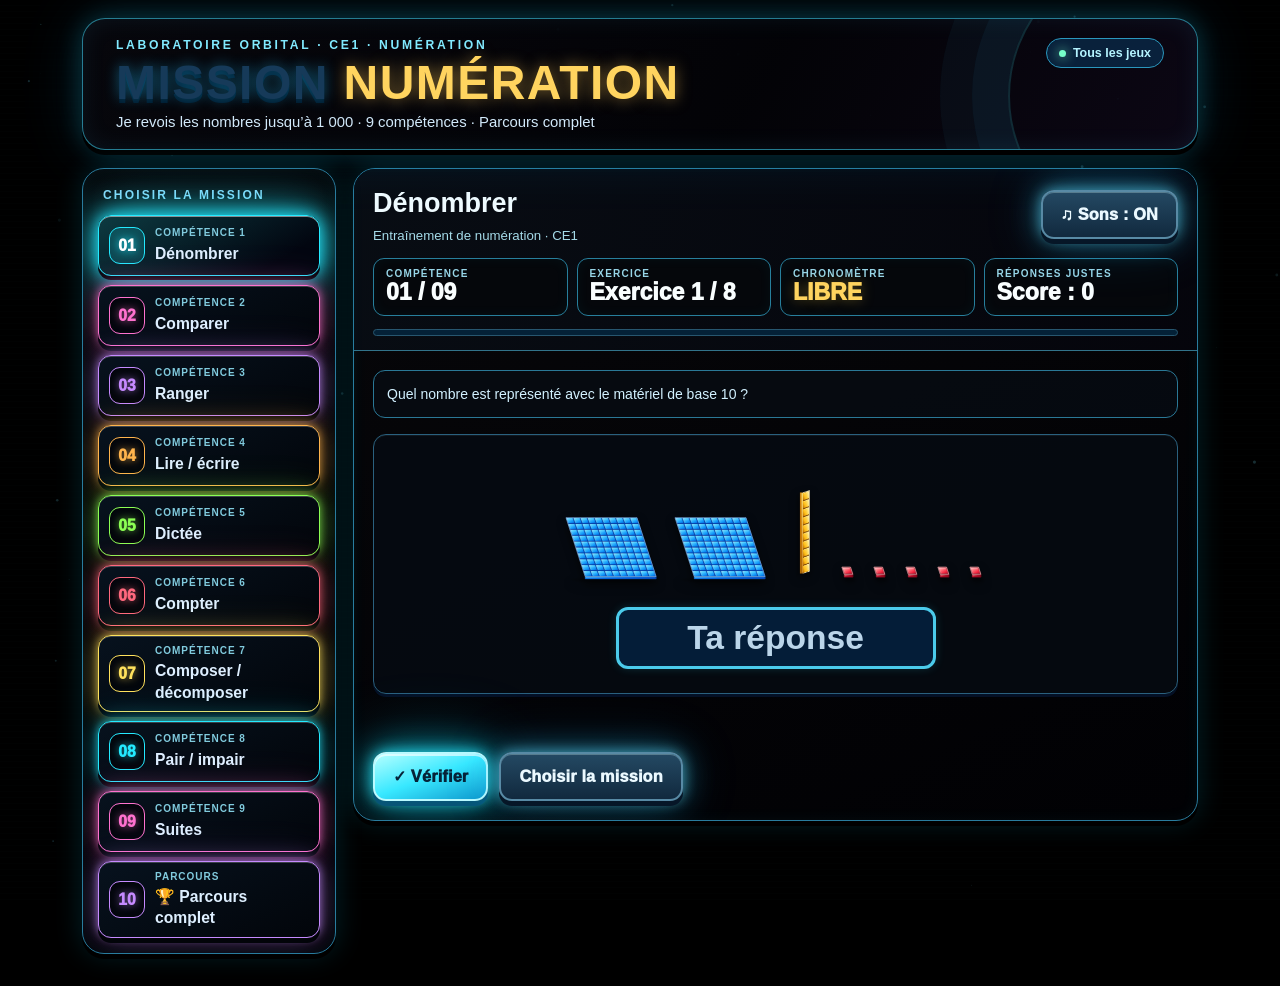
==== commit 1994f3fc: "Match the orbital layout and neon palette of CM1 booklet five" ====
--- a/index.html
+++ b/index.html
@@ -400,28 +400,45 @@
 }
 
 </style>
-<link rel="stylesheet" href="./arcade.css?v=blocs-3d-1">
+<link rel="stylesheet" href="./arcade.css?v=mission-orbitale-1">
 </head><body>
-<nav id="ce1-blog-navigation" aria-label="Tous les jeux" style="position:relative;z-index:1000;display:flex;justify-content:center;padding:10px 14px;background:#173f30"><a href="https://bleja972.github.io/" target="_top" style="display:inline-flex;align-items:center;justify-content:center;gap:8px;padding:11px 20px;border-radius:12px;background:#fff6cf;color:#173f30;font:700 17px/1.3 system-ui,sans-serif;text-decoration:none;min-height:46px;box-shadow:0 2px 5px #0002">🏠 Voir tous les jeux</a></nav>
-<div class="app">
-<section id="menu"><div class="card"><div class="brand">Les Petits Défis CE1</div><h1>Je revois les nombres jusqu'à 1000</h1><div class="muted">Les nombres jusqu'à 1 000 — 8 exercices par compétence. Le jeu s'adapte automatiquement à l'ordinateur, la tablette et le smartphone.</div></div>
-<div class="menu">
-<button class="skill" data-s="mn1"><strong>Dénombrer</strong></button>
-<button class="skill" data-s="mn2"><strong>Comparer</strong></button>
-<button class="skill" data-s="mn3"><strong>Ranger</strong></button>
-<button class="skill" data-s="mn4"><strong>Lire / écrire</strong></button>
-<button class="skill" data-s="mn5"><strong>Dictée</strong></button>
-<button class="skill" data-s="mn6"><strong>Compter</strong></button>
-<button class="skill" data-s="mn7"><strong>Composer / décomposer</strong></button>
-<button class="skill" data-s="mn8"><strong>Pair / impair</strong></button>
-<button class="skill" data-s="mn9"><strong>Suites</strong></button>
-<button class="skill eval" data-s="eval"><strong>🏆 Parcours complet</strong><span>1 exercice de chacune des 9 compétences.</span></button>
-</div></section>
-
-<section id="game" class="hidden">
-<div class="card"><div class="top"><div><div class="brand">Entraînement CE1</div><b id="skillName"></b></div><div class="badges"><div class="badge" id="count"></div><div class="badge" id="score"></div></div></div><div class="progress"><div id="prog"></div></div></div>
-<div class="card game"><div class="title" id="exTitle"></div><div id="ex"></div><div class="feedback" id="fb" role="status" aria-live="polite"></div><div class="actions"><button class="btn orange" id="check">Vérifier</button><button class="btn green hidden" id="next">Suivant</button><button class="btn navy" id="back">Menu</button></div></div>
-</section></div>
+<canvas id="stars" aria-hidden="true"></canvas>
+<div class="wrap">
+<header class="mast"><div class="mastbar"><div class="masttext">
+<span class="eyebrow">LABORATOIRE ORBITAL · CE1 · NUMÉRATION</span>
+<h1>MISSION <em>NUMÉRATION</em></h1>
+<p>Je revois les nombres jusqu’à 1 000 · 9 compétences · Parcours complet</p>
+</div><a class="status-pill" href="https://bleja972.github.io/" target="_top"><i></i> Tous les jeux</a></div></header>
+<div class="layout">
+<aside id="menu" class="menu" aria-label="Choix de la mission">
+<h2>Choisir la mission</h2><div class="seq-list">
+<button type="button" class="skill seq-btn" data-s="mn1" aria-pressed="false"><span class="seq-num">01</span><span class="seq-title"><small>Compétence 1</small>Dénombrer</span></button>
+<button type="button" class="skill seq-btn" data-s="mn2" aria-pressed="false"><span class="seq-num">02</span><span class="seq-title"><small>Compétence 2</small>Comparer</span></button>
+<button type="button" class="skill seq-btn" data-s="mn3" aria-pressed="false"><span class="seq-num">03</span><span class="seq-title"><small>Compétence 3</small>Ranger</span></button>
+<button type="button" class="skill seq-btn" data-s="mn4" aria-pressed="false"><span class="seq-num">04</span><span class="seq-title"><small>Compétence 4</small>Lire / écrire</span></button>
+<button type="button" class="skill seq-btn" data-s="mn5" aria-pressed="false"><span class="seq-num">05</span><span class="seq-title"><small>Compétence 5</small>Dictée</span></button>
+<button type="button" class="skill seq-btn" data-s="mn6" aria-pressed="false"><span class="seq-num">06</span><span class="seq-title"><small>Compétence 6</small>Compter</span></button>
+<button type="button" class="skill seq-btn" data-s="mn7" aria-pressed="false"><span class="seq-num">07</span><span class="seq-title"><small>Compétence 7</small>Composer / décomposer</span></button>
+<button type="button" class="skill seq-btn" data-s="mn8" aria-pressed="false"><span class="seq-num">08</span><span class="seq-title"><small>Compétence 8</small>Pair / impair</span></button>
+<button type="button" class="skill seq-btn" data-s="mn9" aria-pressed="false"><span class="seq-num">09</span><span class="seq-title"><small>Compétence 9</small>Suites</span></button>
+<button type="button" class="skill seq-btn" data-s="eval" aria-pressed="false"><span class="seq-num">10</span><span class="seq-title"><small>Parcours</small>🏆 Parcours complet</span></button>
+</div></aside>
+<main id="game" class="arena">
+<div class="arena-head"><div class="arena-top"><div>
+<h2 id="skillName" tabindex="-1"></h2><p class="sub">Entraînement de numération · CE1</p>
+</div><button class="btn ghost" id="sound" aria-pressed="true" type="button">♫ Sons : ON</button></div>
+<div class="hud">
+<div class="hud-box"><span>Compétence</span><strong id="skillCounter"></strong></div>
+<div class="hud-box"><span>Exercice</span><strong id="count"></strong></div>
+<div class="hud-box timer"><span>Chronomètre</span><strong>LIBRE</strong></div>
+<div class="hud-box"><span>Réponses justes</span><strong id="score"></strong></div>
+</div><div class="progressrail"><div class="progressbar" id="prog"></div></div></div>
+<div class="panel">
+<div class="mission" id="exTitle"></div><div class="problem" id="ex"></div>
+<div class="feedback" id="fb" role="status" aria-live="polite"></div>
+<div class="actions"><button class="btn primary" id="check" type="button">✓ Vérifier</button><button class="btn orange hidden" id="next" type="button">Suivant →</button><button class="btn ghost" id="back" type="button">Choisir la mission</button></div>
+</div>
+</main></div></div>
 <script>
 (()=>{
 const $=x=>document.getElementById(x), rnd=(a,b)=>Math.floor(Math.random()*(b-a+1))+a;
@@ -779,14 +796,24 @@
 }
 function mn9(){let step=[2,3,5,10][rnd(0,3)],start=rnd(100,700),vals=Array.from({length:8},(_,k)=>start+k*step),bl=[0,3,4,7];return{t:'Observe la suite et complète.',h:`<div class="seq">${vals.map((v,k)=>bl.includes(k)?`<input class="smallin" data-a="${v}" inputmode="numeric">`:`<div class="slot">${v}</div>`).join('')}</div>`,c:()=>[...document.querySelectorAll('[data-a]')].every(x=>+x.value===+x.dataset.a),a:bl.map(k=>vals[k]).join(', ')}}
 const gen={mn1,mn2,mn3,mn4,mn5,mn6,mn7,mn8,mn9};
-function animate(element, className) {
-  element.classList.remove(className);
-  void element.offsetWidth;
-  element.classList.add(className);
-}
-function render(){let s=sk();current=gen[s]();$('skillName').textContent=mode==='eval'?'🏆 Parcours complet':names[s];$('exTitle').textContent=current.t;$('ex').innerHTML=current.h;animate($('ex'),'arcade-question');$('fb').classList.remove('arcade-correct','arcade-incorrect');$('fb').textContent='';$('count').textContent=`Exercice ${i+1} / ${total()}`;$('score').textContent=`Score : ${score}`;$('prog').style.width=`${i/total()*100}%`;$('check').classList.remove('hidden');$('next').classList.add('hidden');if(current.s)current.s();let f=document.querySelector('#ex input');if(f)setTimeout(()=>f.focus(),50)}
-function start(s){mode=s;i=0;score=0;evalSkills=['mn1','mn2','mn3','mn4','mn5','mn6','mn7','mn8','mn9'].sort(()=>Math.random()-.5);$('menu').classList.add('hidden');$('game').classList.remove('hidden');render()}
-document.querySelectorAll('.skill').forEach(b=>b.onclick=()=>start(b.dataset.s));
+const missions = [...document.querySelectorAll('.seq-btn')];
+const reducedMotion = window.matchMedia('(prefers-reduced-motion: reduce)');
+function render(){let s=sk();
+  $('skillCounter').textContent = s.slice(-1).padStart(2,'0') + ' / 09';
+  for (const button of missions) {
+    const active = button.dataset.s === mode;
+    button.classList.toggle('active', active);
+    button.setAttribute('aria-pressed', String(active));
+  }
+current=gen[s]();$('skillName').textContent=mode==='eval'?'🏆 Parcours complet':names[s].substring(6);$('exTitle').textContent=current.t;$('ex').innerHTML=current.h;$('fb').classList.remove('arcade-correct','arcade-incorrect');$('fb').textContent='';$('count').textContent=`Exercice ${i+1} / ${total()}`;$('score').textContent=`Score : ${score}`;$('prog').style.width=`${i/total()*100}%`;$('check').classList.remove('hidden');$('next').classList.add('hidden');if(current.s)current.s();let f=document.querySelector('#ex input');if(f && document.activeElement !== document.body)setTimeout(()=>f.focus({preventScroll:true}),50)}
+function start(s){mode=s;i=0;score=0;evalSkills=['mn1','mn2','mn3','mn4','mn5','mn6','mn7','mn8','mn9'].sort(()=>Math.random()-.5);render()}
+for (const button of missions) button.onclick = () => {
+  window.speechSynthesis?.cancel();
+  start(button.dataset.s);
+  sound('tap');
+  $('skillName').focus({ preventScroll: true });
+  $('game').scrollIntoView({ behavior: reducedMotion.matches ? 'instant' : 'smooth', block: 'start' });
+};
 $('check').onclick=()=>{
   let ok=current.c();
   if(ok)score++;
@@ -795,7 +822,7 @@
   $('fb').innerHTML=ok
     ? `<span class="good">Bravo !</span><span class="successPct">Réussite : ${pct} %</span>`
     : `<span class="bad">Réponse attendue : ${current.a}</span><span class="successPct">Réussite : ${pct} %</span>`;
-  animate($('fb'), ok ? 'arcade-correct' : 'arcade-incorrect');
+  sound(ok ? 'good' : 'bad');
   $('score').textContent=`Score : ${score}`;
   $('check').classList.add('hidden');
   $('next').classList.remove('hidden');
@@ -815,6 +842,17 @@
     $('next').classList.add('hidden');
   }
 };
-$('back').onclick=()=>{if(window.speechSynthesis)speechSynthesis.cancel();$('game').classList.add('hidden');$('menu').classList.remove('hidden')};
+$('back').onclick = () => {
+  window.speechSynthesis?.cancel();
+  document.querySelector('.seq-btn.active')?.focus();
+  $('menu').scrollIntoView({ behavior: reducedMotion.matches ? 'instant' : 'smooth', block: 'start' });
+};
+let audioCtx, muted = false;
+function audioStart(){if(muted)return null;try{audioCtx=audioCtx||new(window.AudioContext||window.webkitAudioContext)();if(audioCtx.state==='suspended')audioCtx.resume();return audioCtx}catch{return null}}
+function beep(freq,dur,type='sine',gain=.07,delay=0,slide=0){const a=audioStart();if(!a)return;const t=a.currentTime+delay,o=a.createOscillator(),g=a.createGain();o.type=type;o.frequency.setValueAtTime(freq,t);if(slide)o.frequency.exponentialRampToValueAtTime(Math.max(35,freq+slide),t+dur);g.gain.setValueAtTime(.0001,t);g.gain.exponentialRampToValueAtTime(gain,t+.012);g.gain.exponentialRampToValueAtTime(.0001,t+dur);o.connect(g).connect(a.destination);o.start(t);o.stop(t+dur+.02)}
+function sound(kind){if(kind==='good'){beep(490,.12,'triangle',.055);beep(740,.14,'sine',.065,.105);beep(988,.2,'triangle',.055,.22)}else if(kind==='bad'){beep(235,.16,'sawtooth',.035,0,-105);beep(140,.2,'triangle',.043,.14,-60)}else if(kind==='end'){[440,587,740,988].forEach((f,i)=>beep(f,.15,'triangle',.065,i*.105))}else beep(360,.08,'sine',.033,0,105)}
+$('sound').onclick=()=>{muted=!muted;$('sound').textContent=muted?'♫ Sons : OFF':'♫ Sons : ON';$('sound').setAttribute('aria-pressed',String(!muted));if(!muted)sound('tap')};
+const canvas=$('stars'),ctx=canvas.getContext('2d');if(ctx&&!window.matchMedia('(prefers-reduced-motion: reduce)').matches){let stars=[],w=0,h=0;function resize(){w=canvas.width=window.innerWidth;h=canvas.height=window.innerHeight;stars=Array.from({length:Math.min(95,Math.max(25,Math.floor(w*h/11000)))},()=>({x:Math.random()*w,y:Math.random()*h,r:.4+Math.random()*1.25,s:.15+Math.random()*.45,p:Math.random()*6.28}))}window.addEventListener('resize',resize,{passive:true});resize();function draw(now){ctx.clearRect(0,0,w,h);stars.forEach(s=>{s.y+=s.s;if(s.y>h+3)s.y=-3;const alpha=.18+.35*(1+Math.sin(now*.001+s.p))/2;ctx.fillStyle=`rgba(118,232,255,${alpha})`;ctx.beginPath();ctx.arc(s.x,s.y,s.r,0,Math.PI*2);ctx.fill()});requestAnimationFrame(draw)}requestAnimationFrame(draw)}
+start('mn1');
 })();
 </script></body><script src="https://bleja972.github.io/assets/jeux-conseilles.js?v=1" data-recommendations='{"selector":"#exTitle","match":"Parcours terminé","games":[{"title":"Décomposer un nombre","url":"https://bleja972.github.io/decompose/"},{"title":"Recomposer un nombre","url":"https://bleja972.github.io/recompose/"}],"questions":false}'></script></html>
--- a/arcade.css
+++ b/arcade.css
@@ -1,3 +1,69 @@
+
+:root{--bg:#060d23;--panel:#0a1932;--ice:#b2f7ff;--cyan:#32eaff;--gold:#ffd45f;--pink:#fa72bb;--ok:#6bffbe;--bad:#ff6888;--edge:#397e9b;color-scheme:dark;font-family:system-ui,"Segoe UI",Arial,sans-serif}
+*{box-sizing:border-box}html{min-height:100%;background:#030c1e}body{margin:0;min-height:100vh;color:#f1f9ff;background:radial-gradient(ellipse 90% 80% at 50% 0%,#143662 0%,#07152f 45%,#030c1e 95%);overflow-x:hidden}button,input{font:inherit}button{cursor:pointer;touch-action:manipulation}button:focus-visible,input:focus-visible{outline:3px solid #fff69f;outline-offset:4px}button:disabled{opacity:.43;cursor:not-allowed;filter:grayscale(.7)}canvas#stars{position:fixed;inset:0;width:100%;height:100%;z-index:0;pointer-events:none;opacity:.58}body::after{content:"";position:fixed;inset:0;background:repeating-linear-gradient(transparent 0px,transparent 4px,#a5f8ff05 5px);pointer-events:none;z-index:1}
+.wrap{max-width:1180px;margin:0 auto;padding:18px clamp(12px,3vw,32px) 32px;position:relative;z-index:2}.mast{position:relative;overflow:hidden;border:1px solid #40dfff8c;background:linear-gradient(110deg,#092540de,#081b32ee 55%,#1a1744e8);padding:19px clamp(17px,4vw,33px);border-radius:23px;box-shadow:0 5px 0 #001121,0 12px 45px #21d5ff19,inset 0 1px #9bfbff80}.mast::after{content:"";position:absolute;right:-95px;top:-65px;width:280px;height:280px;border:2px solid #40efff29;border-radius:50%;box-shadow:0 0 0 36px #31c7ff0d,0 0 0 68px #31c7ff0a;pointer-events:none}.eyebrow{display:block;color:#81eaff;font-size:.76rem;letter-spacing:.22em;font-weight:900}.mast h1{font-size:clamp(27px,4.8vw,48px);margin:5px 0 3px;line-height:1.08;text-transform:uppercase;letter-spacing:.03em;text-shadow:0 0 14px #1ebffb76,0 4px 0 #00182b}.mast h1 em{font-style:normal;color:var(--gold);text-shadow:0 0 15px #ffc95784}.mast p{margin:5px 0 0;color:#d2e9fa;font-size:.93rem}.mastbar{display:flex;gap:8px;align-items:flex-start;flex-wrap:wrap;justify-content:space-between}.masttext{flex:1}.status-pill{display:inline-flex;align-items:center;gap:7px;padding:7px 12px;background:#0a2f51ab;border:1px solid #2a97bd;border-radius:99px;color:#b5f4ff;font-size:.78rem;font-weight:800}.status-pill i{display:block;width:7px;height:7px;border-radius:50%;background:#77ffc9;box-shadow:0 0 12px #77ffc9;animation:pulse 1.7s infinite}@keyframes pulse{50%{opacity:.3;transform:scale(.7)}}
+.layout{display:grid;grid-template-columns:254px minmax(0,1fr);gap:17px;margin-top:18px;align-items:start}.menu,.arena{border:1px solid #28698f;background:linear-gradient(165deg,#071a31eb,#081126f0);border-radius:22px;box-shadow:0 6px 0 #020b17,0 9px 25px #02091488,inset 0 1px 0 #65b7e030;overflow:hidden}.menu{padding:15px;position:sticky;top:14px}.menu h2{font-size:12px;letter-spacing:.18em;text-transform:uppercase;color:#8fd9fa;margin:4px 5px 13px}.seq-list{display:grid;gap:9px}.seq-btn{display:grid;grid-template-columns:36px 1fr;gap:10px;align-items:center;width:100%;text-align:left;min-height:61px;border-radius:13px;padding:8px 10px;color:#deefff;border:1px solid #2b5575;background:linear-gradient(160deg,#173651,#071d34);box-shadow:0 4px 0 #041023,inset 0 1px #b9f4ff12;transition:transform .14s,box-shadow .14s,border-color .14s}.seq-btn:hover{border-color:#58efff;transform:translateY(-2px);box-shadow:0 6px 0 #041023,0 0 20px #1ce9ff2b}.seq-btn.active{border-color:var(--gold);background:linear-gradient(140deg,#26334e,#092f49);box-shadow:0 3px 0 #7e571e,0 0 19px #e3b84b45}.seq-num{display:grid;place-items:center;border-radius:11px;height:37px;background:#0b4261;color:#79f5ff;font-weight:1000;font-size:18px;border:1px solid #328fc0}.seq-btn.active .seq-num{background:#74562e;color:#fff1a1;border-color:#d7ad45}.seq-title{font-size:12px;font-weight:750;line-height:1.35}.seq-title small{display:block;font-size:10px;letter-spacing:.1em;text-transform:uppercase;color:#81cbde;margin-bottom:3px}
+.arena{min-height:550px}.arena-head{padding:18px 19px 14px;border-bottom:1px solid #32738a;background:linear-gradient(115deg,#0a3754c4,#121638e3)}.arena-top{display:flex;gap:12px;align-items:center;justify-content:space-between;flex-wrap:wrap}.arena h2{margin:0;font-size:clamp(19px,3vw,27px);line-height:1.25;color:#effbff}.arena .sub{color:#a5dbe9;font-size:.83rem;margin:7px 0 0}.hud{display:flex;gap:9px;flex-wrap:wrap;align-items:stretch;margin-top:15px}.hud-box{min-width:97px;flex:1;padding:9px 12px;background:#041b33;border:1px solid #277f9c;border-radius:11px;box-shadow:inset 0 0 13px #01d4ee0c}.hud-box span{display:block;text-transform:uppercase;letter-spacing:.12em;font-size:10px;color:#97d5e7;font-weight:850}.hud-box strong{font-size:23px;font-weight:950;font-variant-numeric:tabular-nums;display:block;color:#f9feff}.hud-box.timer strong{color:var(--gold);text-shadow:0 0 13px #eeca4160}.hud-box.timer.danger{border-color:#ff5779;box-shadow:0 0 14px #ff577933}.hud-box.timer.danger strong{color:#ff7391}.progressrail{height:7px;background:#042137;border-radius:20px;overflow:hidden;margin-top:13px;border:1px solid #27566f}.progressbar{height:100%;width:0;background:linear-gradient(90deg,#21bcfc,#43ffdd);box-shadow:0 0 15px #28e0f4;transition:width .25s}.panel{padding:19px}.tabs{display:flex;gap:9px;flex-wrap:wrap;margin-bottom:20px}.tab{padding:11px 13px;flex:1;border:1px solid #237c95;border-radius:13px;color:#cde9ff;font-weight:850;background:linear-gradient(#0f354d,#092036);box-shadow:0 4px 0 #021324;min-width:130px;transition:.13s}.tab:hover{filter:brightness(1.25)}.tab.active{border-color:#ffe795;color:#241b07;background:linear-gradient(#fff5ad,#ffcf5a 55%,#d68f2d);box-shadow:0 4px 0 #86500f,0 0 18px #ffe08347}.tab small{font-size:10px;display:block;opacity:.82;margin-top:3px}.mission{padding:12px 13px;background:#072b40a6;border:1px solid #2a7896;border-radius:12px;color:#d2f1ff;font-size:14px;line-height:1.6;margin-bottom:16px}.mission strong{color:var(--gold)}.equations{display:grid;grid-template-columns:repeat(2,minmax(0,1fr));gap:13px}.problem{position:relative;min-width:0;display:flex;align-items:center;gap:6px;flex-wrap:wrap;min-height:79px;padding:15px 12px;border:1px solid #2a607e;border-radius:13px;background:linear-gradient(135deg,#102b48aa,#0d1934b2);box-shadow:inset 0 1px #befbff10,0 3px 0 #041025;transition:border-color .15s,background .15s}.problem .n{font-size:11px;display:grid;place-items:center;align-self:center;flex:none;width:25px;height:25px;border-radius:50%;border:1px solid #317c9e;background:#062944;color:#a6eaff;font-weight:950}.formula{display:flex;flex-wrap:wrap;gap:5px;align-items:center;min-width:0;font-size:clamp(15px,2.3vw,22px);font-weight:850;letter-spacing:.025em}.formula .symbol{color:#f2f7ff;white-space:pre-wrap}.formula .symbol.op{color:#f8d671}.formula input{color:#fffac5;background:#041d38;border:2px solid #4bcbeb;border-radius:9px;width:clamp(75px,12vw,106px);height:45px;text-align:center;font-size:20px;font-weight:900;box-shadow:inset 0 2px 12px #062235,0 0 10px #30e9ff24;font-variant-numeric:tabular-nums}.formula input:focus{background:#123a5f;border-color:#ffe18b;box-shadow:0 0 18px #f7c84855}.problem.good{border-color:#5cffb1;background:#0d44344d;box-shadow:0 0 19px #39ffc03a,inset 0 1px #8dffe222}.problem.good input{border-color:#68ffbc;background:#073a32;color:#9dffd5}.problem.bad{border-color:#ff718e;background:#4d112c61;box-shadow:0 0 19px #ff5f9633}.problem.bad input{border-color:#ff748e;background:#3f1226;color:#ffd6df}.problem.skip{border-color:#c48d36}.answer-note{width:100%;font-size:12px;line-height:1.4;color:#ffe58d;margin:4px 0 0 32px;display:none}.problem.bad .answer-note,.problem.skip .answer-note{display:block}.actions{display:flex;gap:11px;margin-top:20px;flex-wrap:wrap;align-items:center}.btn{min-height:49px;border:1px solid #b9faff;border-radius:13px;padding:11px 18px;font-weight:950;letter-spacing:.01em;color:#062338;box-shadow:0 5px 0 #095a7d,0 9px 18px #00d8ff27,inset 0 2px #fff9;transition:transform .13s,box-shadow .13s,filter .13s}.btn:hover:not(:disabled){transform:translateY(-2px);filter:brightness(1.08);box-shadow:0 7px 0 #095a7d,0 10px 22px #00d8ff3c}.btn:active:not(:disabled){transform:translateY(4px);box-shadow:0 1px 0 #095a7d,0 3px 8px #00d8ff30}.btn.primary{background:linear-gradient(160deg,#b5ffff,#38e8ff 50%,#0e98cd)}.btn.orange{border-color:#fff0a8;background:linear-gradient(#fff8ba,#ffce5a 60%,#ef9037);color:#382006;box-shadow:0 5px 0 #805017,0 10px 15px #ffb04828}.btn.ghost{background:linear-gradient(#244963,#11293e);color:#ebf9ff;border-color:#588aa5;box-shadow:0 5px 0 #061627}.btn.pink{background:linear-gradient(#ffb7ef,#fa70c7 60%,#a83b9e);color:#350f2d;border-color:#ffd1f5;box-shadow:0 5px 0 #7e2863}.feedback{font-size:15px;font-weight:750;margin:13px 0 0;min-height:25px;color:#b7ebf4}.feedback.success{color:#a3ffd1}.feedback.error{color:#ffa4b4}.tiny{font-size:12px;color:#92c6da;line-height:1.6}.results{border:1px solid #3bb6cf;border-radius:17px;background:#092c42a8;padding:21px;text-align:center;box-shadow:0 0 22px #11bad82a}.results h3{font-size:24px;color:#ffe38a;margin:0 0 8px}.results .big{font-size:clamp(42px,8vw,70px);font-weight:1000;color:#99ffe9;text-shadow:0 0 20px #35ffad99;font-variant-numeric:tabular-nums}.results p{margin:5px 0 15px;color:#cbecff}.results .actions{justify-content:center}footer{margin-top:22px;font-size:12px;color:#82a8bd;text-align:center}.spark{position:fixed;width:5px;height:5px;border-radius:50%;box-shadow:0 0 10px currentColor;pointer-events:none;z-index:10;animation:spark 600ms ease-out forwards}@keyframes spark{to{opacity:0;transform:translate(var(--dx),var(--dy)) scale(.2)}}
+@media(max-width:910px){.layout{grid-template-columns:1fr}.menu{position:static}.seq-list{grid-template-columns:repeat(4,minmax(0,1fr));gap:7px}.seq-btn{grid-template-columns:28px 1fr;min-height:57px;gap:6px;padding:8px 5px}.seq-num{width:26px;height:31px;font-size:14px}.seq-title{font-size:10px}}
+@media(max-width:680px){.wrap{padding:8px 9px 20px}.mast{border-radius:15px;padding:14px 13px}.mast h1{font-size:27px}.menu,.arena{border-radius:15px}.menu{padding:11px}.seq-list{grid-template-columns:repeat(2,minmax(0,1fr))}.seq-btn{min-height:50px}.arena-head{padding:12px}.panel{padding:12px}.equations{grid-template-columns:1fr;gap:10px}.problem{min-height:72px;padding:9px 10px}.formula{font-size:19px}.formula input{width:100px;height:45px}.tabs{gap:6px}.tab{min-width:90px;padding:10px 8px;font-size:13px}.actions .btn{flex:1 1 43%;padding:12px 8px}.hud-box{min-width:79px;padding:7px}.hud-box strong{font-size:19px}.mast p{font-size:12px}}
+@media(prefers-reduced-motion:reduce){*,*::before,*::after{animation-duration:.01ms!important;transition:none!important}canvas#stars{display:none}}
+
+/* ÉDITION : fond noir profond et halo néon plus intense sur tous les boutons */
+:root{--bg:#000;--panel:#050507}
+html,body{background:#000!important}
+body{background:#000!important}
+canvas#stars{opacity:.37}
+body::after{background:repeating-linear-gradient(transparent 0px,transparent 5px,#7ceeff04 6px)}
+.mast{background:linear-gradient(120deg,#08080edc,#030307ee 60%,#0e0818d8);box-shadow:0 5px 0 #000,0 0 26px #26dfff38,0 0 65px #12abff24,inset 0 0 24px #4bceff14}
+.menu,.arena{background:linear-gradient(155deg,#07070aef,#010104f5);border-color:#297c9e;box-shadow:0 5px 0 #000,0 0 28px #08d3ff29,inset 0 0 16px #34eeff0d}
+.arena-head{background:linear-gradient(105deg,#080d14ee,#05050cec)}
+.mission,.problem{background:#070b12d9}
+.hud-box{background:#05070b}
+.seq-btn,.tab,.btn{position:relative;isolation:isolate;overflow:visible;will-change:box-shadow}
+.seq-btn{background:linear-gradient(155deg,#07121e,#02050a);border-color:#2bafd0;box-shadow:0 5px 0 #00121a,0 0 9px #04dfff8c,0 0 24px #02d6ff50,0 0 42px #00beff20,inset 0 1px 0 #dfffff57}
+.seq-btn:hover{border-color:#baffff;box-shadow:0 7px 0 #00121a,0 0 16px #42f6ff,0 0 35px #00d9ff8c,0 0 60px #00c4ff48,inset 0 1px #fff8}
+.seq-btn.active{border-color:#ffe36c;box-shadow:0 4px 0 #69410b,0 0 15px #ffc84a,0 0 33px #ffbd2099,0 0 57px #ffc5344d,inset 0 1px #fff6}
+.tab{border-color:#59e6ff;box-shadow:0 5px 0 #04121a,0 0 13px #15eaff80,0 0 30px #00cfff4b,inset 0 1px #cfffff6b}
+.tab:hover{box-shadow:0 5px 0 #04121a,0 0 20px #47f4ffb5,0 0 42px #12d9ff6e}
+.tab.active{box-shadow:0 5px 0 #75400a,0 0 17px #ffe272c9,0 0 38px #ffc82e85,0 0 60px #ffb81240}
+.btn{border-width:2px;box-shadow:0 5px 0 #075577,0 0 14px #28eaffb5,0 0 32px #1ceaff80,0 0 60px #06dfff3d,inset 0 2px #fff9}
+.btn.primary{box-shadow:0 5px 0 #075577,0 0 15px #2deeffdc,0 0 36px #13e7ffa6,0 0 72px #00cfff67,inset 0 2px #fff9}
+.btn.orange{box-shadow:0 5px 0 #805017,0 0 16px #ffde65d6,0 0 34px #ffc32d9c,0 0 66px #ff9a3060,inset 0 2px #fff9}
+.btn.ghost{box-shadow:0 5px 0 #061627,0 0 14px #65dfff98,0 0 33px #38d6ff68,0 0 58px #1cabff34,inset 0 1px #d7ffff48}
+.btn.pink{box-shadow:0 5px 0 #7e2863,0 0 16px #ff90e2d4,0 0 36px #ff67db90,0 0 65px #ff37c449,inset 0 2px #fff9}
+.btn:hover:not(:disabled){filter:brightness(1.13);transform:translateY(-2px);box-shadow:0 7px 0 #095a7d,0 0 24px #bcfaff,0 0 48px #24e9ffbc,0 0 80px #18dfff7b,inset 0 2px #fff9}
+.btn.orange:hover:not(:disabled){box-shadow:0 7px 0 #805017,0 0 24px #fff3aa,0 0 46px #ffc841c4,0 0 80px #ffab4282}
+.btn.pink:hover:not(:disabled){box-shadow:0 7px 0 #7e2863,0 0 24px #ffd1f4,0 0 46px #ff82eac8,0 0 80px #ff41d480}
+.btn:active:not(:disabled){transform:translateY(4px);box-shadow:0 1px 0 #095a7d,0 0 12px #5efbffbd,0 0 27px #30dfff7b}
+@media(prefers-reduced-motion:reduce){.seq-btn,.tab,.btn{will-change:auto}}
+
+
+/* Sept couleurs de néons différentes pour les sept boutons de compétences. */
+.seq-btn:nth-child(7n+1){--mission-neon:#24eaff;--mission-rgb:36,234,255}
+.seq-btn:nth-child(7n+2){--mission-neon:#ff72cf;--mission-rgb:255,114,207}
+.seq-btn:nth-child(7n+3){--mission-neon:#c68aff;--mission-rgb:198,138,255}
+.seq-btn:nth-child(7n+4){--mission-neon:#ffb44d;--mission-rgb:255,180,77}
+.seq-btn:nth-child(7n+5){--mission-neon:#8cff54;--mission-rgb:140,255,84}
+.seq-btn:nth-child(7n+6){--mission-neon:#ff687e;--mission-rgb:255,104,126}
+.seq-btn:nth-child(7n+7){--mission-neon:#ffe15c;--mission-rgb:255,225,92}
+.seq-btn{border-color:var(--mission-neon);box-shadow:0 5px 0 #020409,0 0 9px rgba(var(--mission-rgb),.67),0 0 23px rgba(var(--mission-rgb),.37),0 0 43px rgba(var(--mission-rgb),.16),inset 0 1px 0 #ffffff38}
+.seq-btn .seq-num{border-color:var(--mission-neon);color:var(--mission-neon);text-shadow:0 0 9px rgba(var(--mission-rgb),.7);background:#03060c}
+.seq-btn:hover{border-color:var(--mission-neon);transform:translateY(-2px);box-shadow:0 7px 0 #020409,0 0 17px rgba(var(--mission-rgb),.95),0 0 36px rgba(var(--mission-rgb),.66),0 0 66px rgba(var(--mission-rgb),.34),inset 0 1px 0 #fff8}
+.seq-btn.active,.seq-btn.active:hover{border-color:var(--mission-neon);background:linear-gradient(150deg,rgba(var(--mission-rgb),.23),#020610 80%);box-shadow:0 4px 0 #020409,0 0 17px rgba(var(--mission-rgb),1),0 0 38px rgba(var(--mission-rgb),.72),0 0 68px rgba(var(--mission-rgb),.39),inset 0 1px 0 #ffffff80}
+.seq-btn.active .seq-num{background:rgba(var(--mission-rgb),.16);color:#fff;border-color:var(--mission-neon);text-shadow:0 0 10px var(--mission-neon)}
+
+
+/* Trois néons distincts autour des boutons EXERCICE 1, 2 et 3. */
+.tabs .tab:nth-child(3n+1){--calc-neon:#00f0ff;--calc-rgb:0,240,255}
+.tabs .tab:nth-child(3n+2){--calc-neon:#ff61c9;--calc-rgb:255,97,201}
+.tabs .tab:nth-child(3n+3){--calc-neon:#a4ff44;--calc-rgb:164,255,68}
+.tabs .tab{border:2px solid var(--calc-neon);background:linear-gradient(160deg,rgba(var(--calc-rgb),.17),#05080f 75%);color:#fff;font-weight:900;text-shadow:0 0 7px rgba(var(--calc-rgb),.56);box-shadow:0 5px 0 #02040a,0 0 10px rgba(var(--calc-rgb),.7),0 0 24px rgba(var(--calc-rgb),.46),0 0 43px rgba(var(--calc-rgb),.21),inset 0 1px 0 #ffffff55;transition:transform .15s,box-shadow .15s,background .15s}
+.tabs .tab:hover{border-color:var(--calc-neon);transform:translateY(-2px);box-shadow:0 7px 0 #02040a,0 0 17px rgba(var(--calc-rgb),.95),0 0 35px rgba(var(--calc-rgb),.7),0 0 62px rgba(var(--calc-rgb),.38),inset 0 1px #fff9}
+.tabs .tab.active,.tabs .tab.active:hover{color:#fff;border-color:var(--calc-neon);background:linear-gradient(150deg,rgba(var(--calc-rgb),.39),#040710 85%);text-shadow:0 0 13px var(--calc-neon);box-shadow:0 4px 0 #02040a,0 0 18px rgba(var(--calc-rgb),1),0 0 40px rgba(var(--calc-rgb),.81),0 0 72px rgba(var(--calc-rgb),.41),inset 0 1px #fff9}
+.tabs .tab:active{transform:translateY(3px);box-shadow:0 1px 0 #02040a,0 0 19px rgba(var(--calc-rgb),.85)}
+.tabs .tab:focus-visible{outline:2px solid #fff;outline-offset:4px}
+
+
 /* Bloc de 100, barre de 10 et cube unité du jeu Additions avec échanges. */
 .grouped-material .block100, .grouped-material .block10,
 .grouped-material .block1, .pairModel .unitSquare {
@@ -15,60 +81,33 @@
 .five-group, .remainder-group { flex-wrap: wrap; justify-content: center; }
 .pairModel .unitRow { gap: 2px; }
 
-:root {
-  color-scheme: dark;
-  --b: #172b43;
-  --g: #9ef9c8;
-  --r: #ffb3ba;
-  --o: #a55b1d;
-  --v: #a797ff;
+
+#game .mission { text-align:left; }
+#game #ex { padding:clamp(10px,2.6vw,24px); width:100%; display:block; }
+#game .actions { justify-content:flex-start; }
+#game :is(.fritzRealNum,.parityNumber,.mn8decomp,.compareChoices .choice,.fritzNumBtn,.finalPct) { color:var(--gold); }
+#game :is(.choice,.sign,.chip,.slot,.answer,.smallin,.eraseBtn,.parityButtons button,.speaker) {
+  color:#fffac5; background:#041d38; border-color:#4bcbeb;
+  box-shadow:0 0 10px #30e9ff28;
 }
-body {
-  color: #edf6ff;
-  background-color: #070a12;
-  background-image: radial-gradient(ellipse at 14% 0%, #1a3357 0%, transparent 52%),
-    radial-gradient(ellipse at 90% 16%, #291b43 0%, transparent 51%);
-  background-attachment: fixed;
+#game :is(.fritzNumBtn,.compareChoices .choice,.chip,.slot,.answer,.smallin,.sign) {
+  font-size:clamp(1.1rem,3.6vw,2.1rem); font-variant-numeric:tabular-nums;
 }
-.card, #game > .card {
-  border-color: #4c7395;
-  background: linear-gradient(145deg, #14233be8, #090e1aee);
-  box-shadow: inset 0 1px 0 #ffffff1d, 0 9px 24px #0008;
+#game .answer::placeholder,#game .smallin::placeholder { color:#bbd5e9; }
+#game .order button.chip { color:var(--gold)!important; }
+#game button.selected { color:#fffac5!important; background:#123a5f!important; border-color:#ffe18b!important; }
+#game .parityCard { background:#070b12; border:1px solid #2a607e; }
+#game .parityExpr, #game .fritzHint { color:#d2f1ff; }
+#game .answer.wordsAnswer { width:min(100%,680px); font-size:clamp(1rem,2.7vw,1.5rem); }
+#game .good { color:#a3ffd1; }
+#game .bad { color:#ffa4b4; }
+#game .successPct { color:#b7ebf4; background:#041d38; }
+.mastbar > a { text-decoration:none; }
+@media(max-width:720px) {
+  #game :is(.order,.seq) { flex-wrap:wrap; justify-content:center; overflow-x:visible; }
+  #game :is(.chip,.slot,.smallin) { min-width:0; width:clamp(3rem,16vw,4.25rem); max-width:100%; }
+  #game :is(.compareChoices .choice,.fritzNumBtn) { min-width:0; padding-inline:.5em; }
 }
-h1, .title, .skill strong { color: #f3f8ff; }
-h1 { text-shadow: 0 0 18px #608bfb60; }
-.brand { color: #ffd982; }
-.muted, .fritzHint { color: #c1d4e7; }
-.skill, .btn, .speaker, .choice, .sign, .chip,
-.parityButtons button, .fritzNumBtn {
-  border-color: #7195ba;
-  color: #fff;
-  background: linear-gradient(#25466a, #121d33);
-  box-shadow: inset 0 1px 0 #ffffff38, 0 4px 0 #060a13, 0 0 12px #5d97db36;
-  transition: filter .16s ease, transform .16s ease;
-}
-.skill { border-width: 1px; }
-.skill:nth-child(3n+2) { border-color: #9377cb; background: linear-gradient(#382f62, #1d1736); }
-.skill:nth-child(3n) { border-color: #5caaad; background: linear-gradient(#214b56, #102431); }
-.skill.eval, .btn.orange, .speaker { border-color: #fac277; background: linear-gradient(#8f562a, #57331c); }
-.btn.green { background: linear-gradient(#285c53, #16392f); }
-.skill:hover, .btn:hover, .choice:hover, .speaker:hover { filter: brightness(1.16); }
-.skill:active, .btn:active, .choice:active { transform: translateY(2px); }
-button:focus-visible, input:focus-visible { outline: 3px solid #ffdc8c; outline-offset: 3px; }
-.badge, .successPct, .finalPct { color: #ecf6ff; background: #132842; }
-.finalPct { padding: .25em; border-radius: .6em; }
-.progress { background: #263653; }
-.progress div { background: linear-gradient(90deg, #62c8ef, #8f8bff 65%, #8aeac6); transition: width .28s ease; }
-.answer, .smallin { background: #eaf3ff; color: #122841; }
-#ex { position: relative; }
-#ex.arcade-question { animation: question-arrives .27s ease-out; }
-.feedback.arcade-correct { animation: score-pop .34s ease-out; }
-.feedback.arcade-incorrect { animation: score-pop .28s ease-out; }
-@keyframes question-arrives { from { opacity: .45; transform: translateY(6px); } to { opacity: 1; transform: none; } }
-@keyframes score-pop { 0% { opacity: .5; transform: scale(.94); } 70% { transform: scale(1.025); } 100% { opacity: 1; transform: none; } }
-@media (prefers-reduced-motion: reduce) {
-  *, *::before, *::after { animation: none !important; transition: none !important; }
-}
-@media (max-width: 420px) {
-  .pairModel .unitSquare { width: min(4.5vw, 16px); }
-}
+.layout > .menu { display:block; margin-top:0; }
+#game .actions { display:flex; }
+#game .hud-box strong { font-size:clamp(1rem,3.5vw,1.44rem); }
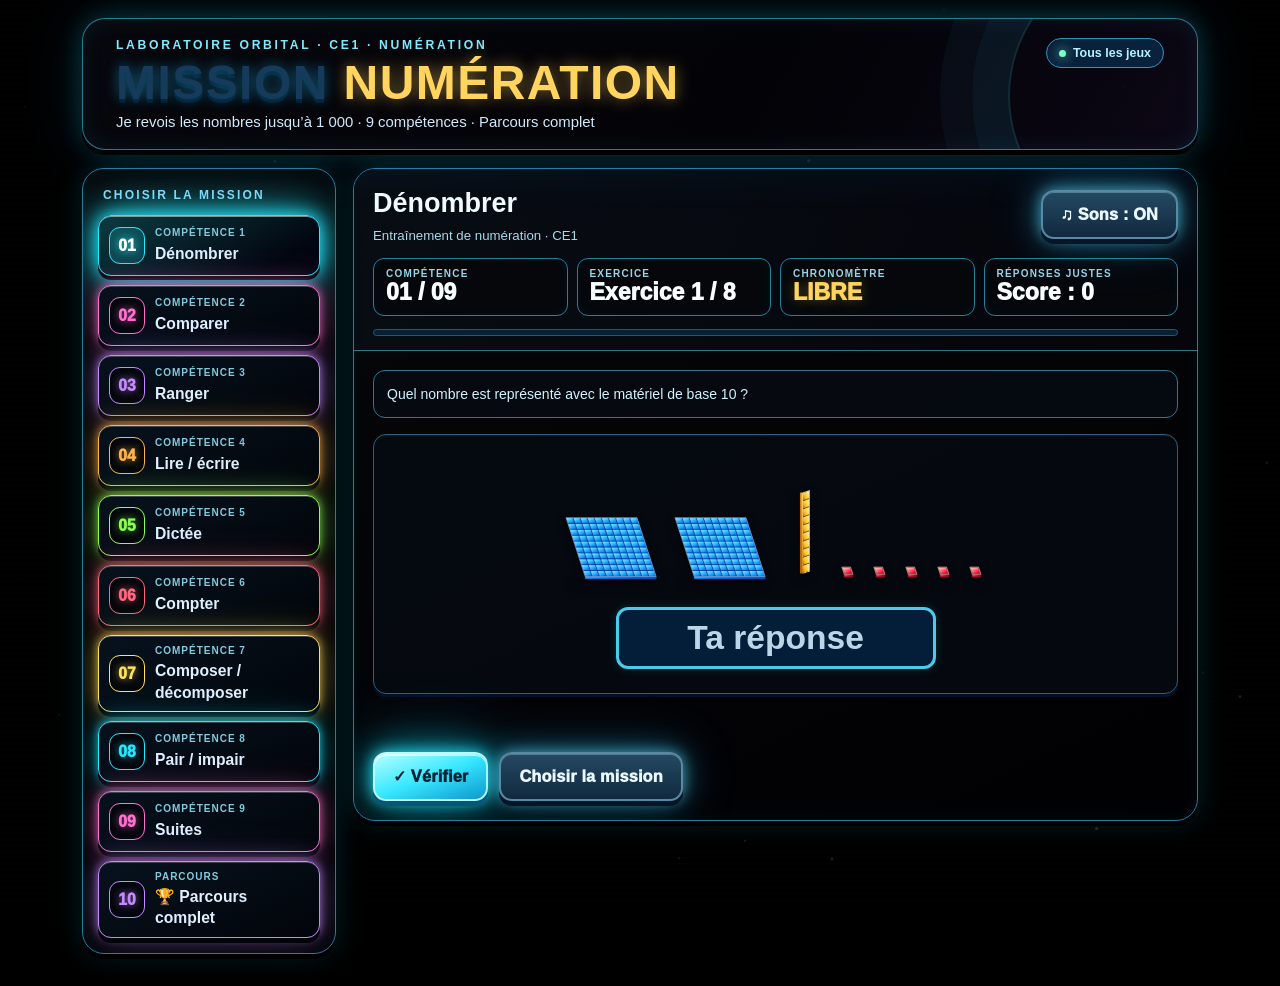
==== commit d7ab2240: "Remove recommendations from the end of CE1 number missions" ====
--- a/index.html
+++ b/index.html
@@ -855,4 +855,4 @@
 const canvas=$('stars'),ctx=canvas.getContext('2d');if(ctx&&!window.matchMedia('(prefers-reduced-motion: reduce)').matches){let stars=[],w=0,h=0;function resize(){w=canvas.width=window.innerWidth;h=canvas.height=window.innerHeight;stars=Array.from({length:Math.min(95,Math.max(25,Math.floor(w*h/11000)))},()=>({x:Math.random()*w,y:Math.random()*h,r:.4+Math.random()*1.25,s:.15+Math.random()*.45,p:Math.random()*6.28}))}window.addEventListener('resize',resize,{passive:true});resize();function draw(now){ctx.clearRect(0,0,w,h);stars.forEach(s=>{s.y+=s.s;if(s.y>h+3)s.y=-3;const alpha=.18+.35*(1+Math.sin(now*.001+s.p))/2;ctx.fillStyle=`rgba(118,232,255,${alpha})`;ctx.beginPath();ctx.arc(s.x,s.y,s.r,0,Math.PI*2);ctx.fill()});requestAnimationFrame(draw)}requestAnimationFrame(draw)}
 start('mn1');
 })();
-</script></body><script src="https://bleja972.github.io/assets/jeux-conseilles.js?v=1" data-recommendations='{"selector":"#exTitle","match":"Parcours terminé","games":[{"title":"Décomposer un nombre","url":"https://bleja972.github.io/decompose/"},{"title":"Recomposer un nombre","url":"https://bleja972.github.io/recompose/"}],"questions":false}'></script></html>+</script></body></html>
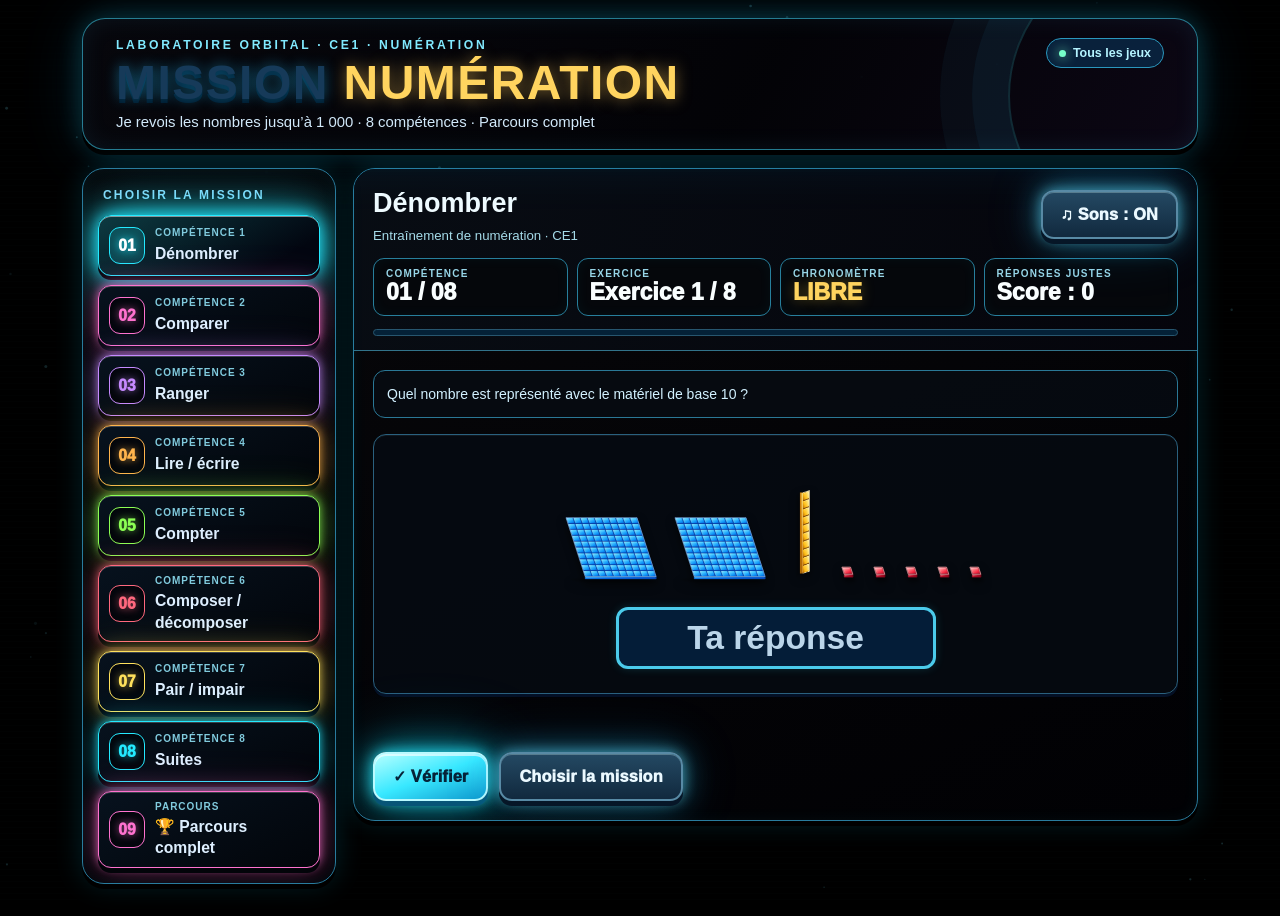
==== commit da0708dc: "Remove number dictation from the CE1 missions and full course" ====
--- a/index.html
+++ b/index.html
@@ -407,7 +407,7 @@
 <header class="mast"><div class="mastbar"><div class="masttext">
 <span class="eyebrow">LABORATOIRE ORBITAL · CE1 · NUMÉRATION</span>
 <h1>MISSION <em>NUMÉRATION</em></h1>
-<p>Je revois les nombres jusqu’à 1 000 · 9 compétences · Parcours complet</p>
+<p>Je revois les nombres jusqu’à 1 000 · 8 compétences · Parcours complet</p>
 </div><a class="status-pill" href="https://bleja972.github.io/" target="_top"><i></i> Tous les jeux</a></div></header>
 <div class="layout">
 <aside id="menu" class="menu" aria-label="Choix de la mission">
@@ -416,12 +416,11 @@
 <button type="button" class="skill seq-btn" data-s="mn2" aria-pressed="false"><span class="seq-num">02</span><span class="seq-title"><small>Compétence 2</small>Comparer</span></button>
 <button type="button" class="skill seq-btn" data-s="mn3" aria-pressed="false"><span class="seq-num">03</span><span class="seq-title"><small>Compétence 3</small>Ranger</span></button>
 <button type="button" class="skill seq-btn" data-s="mn4" aria-pressed="false"><span class="seq-num">04</span><span class="seq-title"><small>Compétence 4</small>Lire / écrire</span></button>
-<button type="button" class="skill seq-btn" data-s="mn5" aria-pressed="false"><span class="seq-num">05</span><span class="seq-title"><small>Compétence 5</small>Dictée</span></button>
-<button type="button" class="skill seq-btn" data-s="mn6" aria-pressed="false"><span class="seq-num">06</span><span class="seq-title"><small>Compétence 6</small>Compter</span></button>
-<button type="button" class="skill seq-btn" data-s="mn7" aria-pressed="false"><span class="seq-num">07</span><span class="seq-title"><small>Compétence 7</small>Composer / décomposer</span></button>
-<button type="button" class="skill seq-btn" data-s="mn8" aria-pressed="false"><span class="seq-num">08</span><span class="seq-title"><small>Compétence 8</small>Pair / impair</span></button>
-<button type="button" class="skill seq-btn" data-s="mn9" aria-pressed="false"><span class="seq-num">09</span><span class="seq-title"><small>Compétence 9</small>Suites</span></button>
-<button type="button" class="skill seq-btn" data-s="eval" aria-pressed="false"><span class="seq-num">10</span><span class="seq-title"><small>Parcours</small>🏆 Parcours complet</span></button>
+<button type="button" class="skill seq-btn" data-s="mn6" aria-pressed="false"><span class="seq-num">05</span><span class="seq-title"><small>Compétence 5</small>Compter</span></button>
+<button type="button" class="skill seq-btn" data-s="mn7" aria-pressed="false"><span class="seq-num">06</span><span class="seq-title"><small>Compétence 6</small>Composer / décomposer</span></button>
+<button type="button" class="skill seq-btn" data-s="mn8" aria-pressed="false"><span class="seq-num">07</span><span class="seq-title"><small>Compétence 7</small>Pair / impair</span></button>
+<button type="button" class="skill seq-btn" data-s="mn9" aria-pressed="false"><span class="seq-num">08</span><span class="seq-title"><small>Compétence 8</small>Suites</span></button>
+<button type="button" class="skill seq-btn" data-s="eval" aria-pressed="false"><span class="seq-num">09</span><span class="seq-title"><small>Parcours</small>🏆 Parcours complet</span></button>
 </div></aside>
 <main id="game" class="arena">
 <div class="arena-head"><div class="arena-top"><div>
@@ -443,7 +442,7 @@
 (()=>{
 const $=x=>document.getElementById(x), rnd=(a,b)=>Math.floor(Math.random()*(b-a+1))+a;
 let mode='mn1',i=0,score=0,current=null,evalSkills=[];
-const names={mn1:'MN1 • Dénombrer',mn2:'MN2 • Comparer',mn3:'MN3 • Ranger',mn4:'MN4 • Lire / écrire',mn5:'MN5 • Dictée',mn6:'MN6 • Compter',mn7:'MN7 • Composer / décomposer',mn8:'MN8 • Pair / impair',mn9:'MN9 • Suites'};
+const names={mn1:'MN1 • Dénombrer',mn2:'MN2 • Comparer',mn3:'MN3 • Ranger',mn4:'MN4 • Lire / écrire',mn6:'MN6 • Compter',mn7:'MN7 • Composer / décomposer',mn8:'MN8 • Pair / impair',mn9:'MN9 • Suites'};
 const one=['zéro','un','deux','trois','quatre','cinq','six','sept','huit','neuf','dix','onze','douze','treize','quatorze','quinze','seize'];
 function two(n){
   if(n<17)return one[n];
@@ -482,7 +481,7 @@
     .trim();
 }
 function total(){
-  if(mode==='eval') return 9;
+  if(mode==='eval') return evalSkills.length;
   if(mode==='mn7') return 18;
   return 8;
 }function sk(){return mode==='eval'?evalSkills[i]:mode}
@@ -630,29 +629,6 @@
     a:task.answer
   };
 }
-function mn5(){
-  const values=[342,431,800,610,1000,506,101,980];
-  const n=values[i % values.length];
-  const speak=()=>{
-    if(!('speechSynthesis' in window))return;
-    speechSynthesis.cancel();
-    const u=new SpeechSynthesisUtterance(String(n));
-    u.lang='fr-FR';
-    u.rate=.72;
-    speechSynthesis.speak(u);
-  };
-  return{
-    t:'Écris le nombre que tu entends.',
-    h:`<div class="center"><button class="speaker" id="speakBtn" type="button" aria-label="Écouter le nombre">🔊</button></div>${inp()}`,
-    s:()=>{
-      const b=$('speakBtn');
-      if(b)b.onclick=speak;
-      setTimeout(speak,250);
-    },
-    c:()=>+$('a').value===n,
-    a:n
-  }
-}
 function mn6(){
   const series=[
     // Séries du PDF
@@ -795,18 +771,18 @@
   }
 }
 function mn9(){let step=[2,3,5,10][rnd(0,3)],start=rnd(100,700),vals=Array.from({length:8},(_,k)=>start+k*step),bl=[0,3,4,7];return{t:'Observe la suite et complète.',h:`<div class="seq">${vals.map((v,k)=>bl.includes(k)?`<input class="smallin" data-a="${v}" inputmode="numeric">`:`<div class="slot">${v}</div>`).join('')}</div>`,c:()=>[...document.querySelectorAll('[data-a]')].every(x=>+x.value===+x.dataset.a),a:bl.map(k=>vals[k]).join(', ')}}
-const gen={mn1,mn2,mn3,mn4,mn5,mn6,mn7,mn8,mn9};
+const gen={mn1,mn2,mn3,mn4,mn6,mn7,mn8,mn9};
 const missions = [...document.querySelectorAll('.seq-btn')];
 const reducedMotion = window.matchMedia('(prefers-reduced-motion: reduce)');
 function render(){let s=sk();
-  $('skillCounter').textContent = s.slice(-1).padStart(2,'0') + ' / 09';
+  $('skillCounter').textContent = String(Object.keys(gen).indexOf(s) + 1).padStart(2,'0') + ' / ' + String(Object.keys(gen).length).padStart(2,'0');
   for (const button of missions) {
     const active = button.dataset.s === mode;
     button.classList.toggle('active', active);
     button.setAttribute('aria-pressed', String(active));
   }
 current=gen[s]();$('skillName').textContent=mode==='eval'?'🏆 Parcours complet':names[s].substring(6);$('exTitle').textContent=current.t;$('ex').innerHTML=current.h;$('fb').classList.remove('arcade-correct','arcade-incorrect');$('fb').textContent='';$('count').textContent=`Exercice ${i+1} / ${total()}`;$('score').textContent=`Score : ${score}`;$('prog').style.width=`${i/total()*100}%`;$('check').classList.remove('hidden');$('next').classList.add('hidden');if(current.s)current.s();let f=document.querySelector('#ex input');if(f && document.activeElement !== document.body)setTimeout(()=>f.focus({preventScroll:true}),50)}
-function start(s){mode=s;i=0;score=0;evalSkills=['mn1','mn2','mn3','mn4','mn5','mn6','mn7','mn8','mn9'].sort(()=>Math.random()-.5);render()}
+function start(s){mode=s;i=0;score=0;evalSkills=Object.keys(gen).sort(()=>Math.random()-.5);render()}
 for (const button of missions) button.onclick = () => {
   window.speechSynthesis?.cancel();
   start(button.dataset.s);
--- a/arcade.css
+++ b/arcade.css
@@ -111,3 +111,26 @@
 .layout > .menu { display:block; margin-top:0; }
 #game .actions { display:flex; }
 #game .hud-box strong { font-size:clamp(1rem,3.5vw,1.44rem); }
+
+/* Validation positive : une brève impulsion verte sur la réponse. */
+#game:has(#fb .good) #ex :is(input, textarea, button.selected, .slot),
+#game #fb .good {
+  color: #a3ffd1 !important;
+  border-color: #6bffbe !important;
+  box-shadow: 0 0 7px #6bffbe55;
+  animation: correct-neon .52s ease-in-out 2;
+}
+#game #fb .good {
+  display: inline-block;
+  padding: .15em .45em;
+  border-radius: .4em;
+  text-shadow: 0 0 6px #6bffbe75;
+}
+@keyframes correct-neon {
+  0%, 100% { box-shadow: 0 0 4px #6bffbe38; }
+  50% { box-shadow: 0 0 12px #6bffbe9c; }
+}
+@media (prefers-reduced-motion: reduce) {
+  #game:has(#fb .good) #ex :is(input, textarea, button.selected, .slot),
+  #game #fb .good { animation: none !important; }
+}
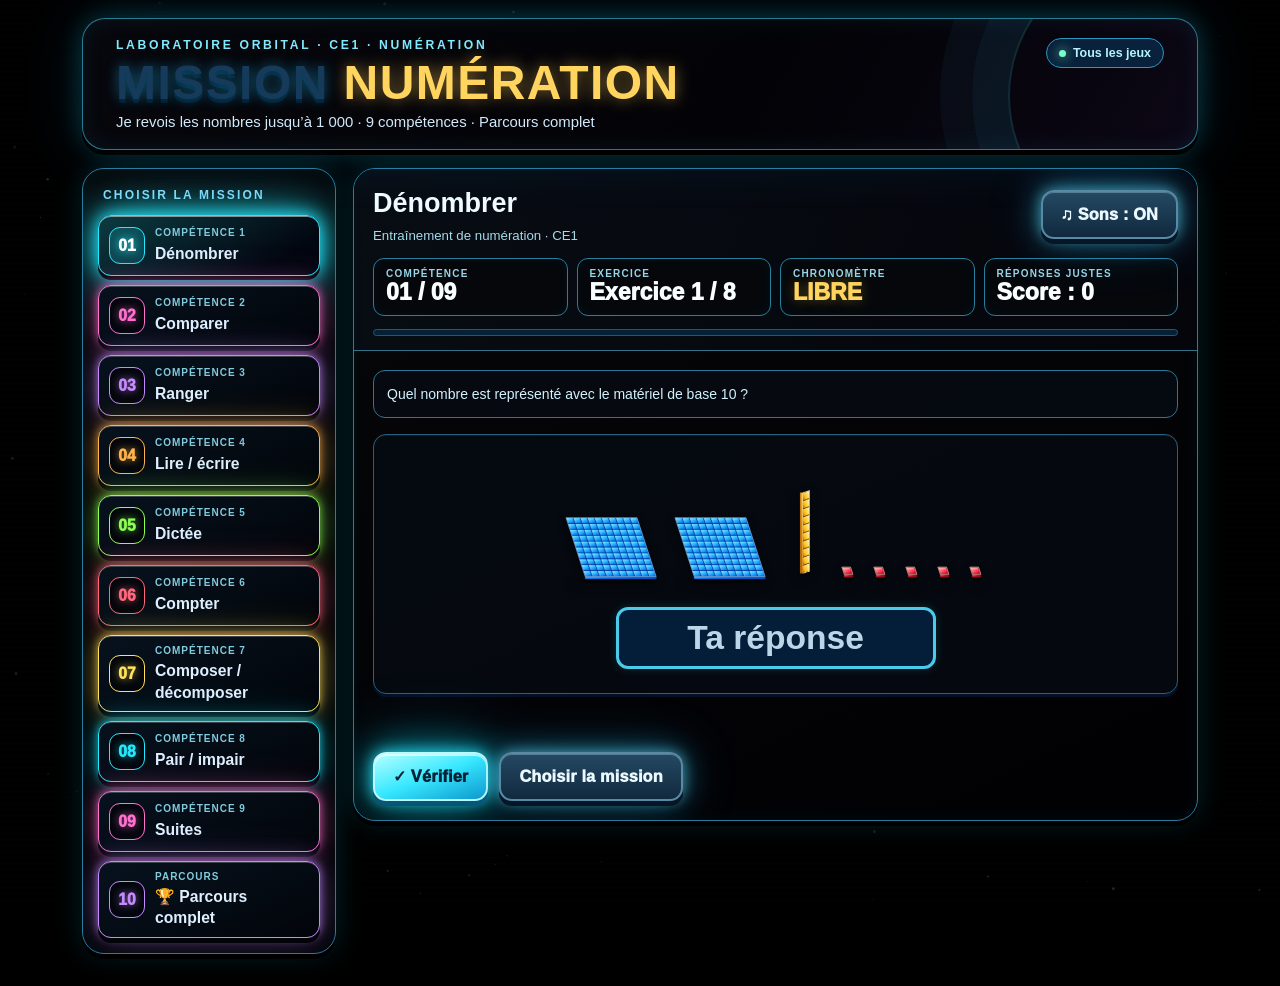
==== commit 8df73ab8: "Restore the dictation mission and original nine-mission course" ====
--- a/index.html
+++ b/index.html
@@ -407,7 +407,7 @@
 <header class="mast"><div class="mastbar"><div class="masttext">
 <span class="eyebrow">LABORATOIRE ORBITAL · CE1 · NUMÉRATION</span>
 <h1>MISSION <em>NUMÉRATION</em></h1>
-<p>Je revois les nombres jusqu’à 1 000 · 8 compétences · Parcours complet</p>
+<p>Je revois les nombres jusqu’à 1 000 · 9 compétences · Parcours complet</p>
 </div><a class="status-pill" href="https://bleja972.github.io/" target="_top"><i></i> Tous les jeux</a></div></header>
 <div class="layout">
 <aside id="menu" class="menu" aria-label="Choix de la mission">
@@ -416,11 +416,12 @@
 <button type="button" class="skill seq-btn" data-s="mn2" aria-pressed="false"><span class="seq-num">02</span><span class="seq-title"><small>Compétence 2</small>Comparer</span></button>
 <button type="button" class="skill seq-btn" data-s="mn3" aria-pressed="false"><span class="seq-num">03</span><span class="seq-title"><small>Compétence 3</small>Ranger</span></button>
 <button type="button" class="skill seq-btn" data-s="mn4" aria-pressed="false"><span class="seq-num">04</span><span class="seq-title"><small>Compétence 4</small>Lire / écrire</span></button>
-<button type="button" class="skill seq-btn" data-s="mn6" aria-pressed="false"><span class="seq-num">05</span><span class="seq-title"><small>Compétence 5</small>Compter</span></button>
-<button type="button" class="skill seq-btn" data-s="mn7" aria-pressed="false"><span class="seq-num">06</span><span class="seq-title"><small>Compétence 6</small>Composer / décomposer</span></button>
-<button type="button" class="skill seq-btn" data-s="mn8" aria-pressed="false"><span class="seq-num">07</span><span class="seq-title"><small>Compétence 7</small>Pair / impair</span></button>
-<button type="button" class="skill seq-btn" data-s="mn9" aria-pressed="false"><span class="seq-num">08</span><span class="seq-title"><small>Compétence 8</small>Suites</span></button>
-<button type="button" class="skill seq-btn" data-s="eval" aria-pressed="false"><span class="seq-num">09</span><span class="seq-title"><small>Parcours</small>🏆 Parcours complet</span></button>
+<button type="button" class="skill seq-btn" data-s="mn5" aria-pressed="false"><span class="seq-num">05</span><span class="seq-title"><small>Compétence 5</small>Dictée</span></button>
+<button type="button" class="skill seq-btn" data-s="mn6" aria-pressed="false"><span class="seq-num">06</span><span class="seq-title"><small>Compétence 6</small>Compter</span></button>
+<button type="button" class="skill seq-btn" data-s="mn7" aria-pressed="false"><span class="seq-num">07</span><span class="seq-title"><small>Compétence 7</small>Composer / décomposer</span></button>
+<button type="button" class="skill seq-btn" data-s="mn8" aria-pressed="false"><span class="seq-num">08</span><span class="seq-title"><small>Compétence 8</small>Pair / impair</span></button>
+<button type="button" class="skill seq-btn" data-s="mn9" aria-pressed="false"><span class="seq-num">09</span><span class="seq-title"><small>Compétence 9</small>Suites</span></button>
+<button type="button" class="skill seq-btn" data-s="eval" aria-pressed="false"><span class="seq-num">10</span><span class="seq-title"><small>Parcours</small>🏆 Parcours complet</span></button>
 </div></aside>
 <main id="game" class="arena">
 <div class="arena-head"><div class="arena-top"><div>
@@ -442,7 +443,7 @@
 (()=>{
 const $=x=>document.getElementById(x), rnd=(a,b)=>Math.floor(Math.random()*(b-a+1))+a;
 let mode='mn1',i=0,score=0,current=null,evalSkills=[];
-const names={mn1:'MN1 • Dénombrer',mn2:'MN2 • Comparer',mn3:'MN3 • Ranger',mn4:'MN4 • Lire / écrire',mn6:'MN6 • Compter',mn7:'MN7 • Composer / décomposer',mn8:'MN8 • Pair / impair',mn9:'MN9 • Suites'};
+const names={mn1:'MN1 • Dénombrer',mn2:'MN2 • Comparer',mn3:'MN3 • Ranger',mn4:'MN4 • Lire / écrire',mn5:'MN5 • Dictée',mn6:'MN6 • Compter',mn7:'MN7 • Composer / décomposer',mn8:'MN8 • Pair / impair',mn9:'MN9 • Suites'};
 const one=['zéro','un','deux','trois','quatre','cinq','six','sept','huit','neuf','dix','onze','douze','treize','quatorze','quinze','seize'];
 function two(n){
   if(n<17)return one[n];
@@ -481,7 +482,7 @@
     .trim();
 }
 function total(){
-  if(mode==='eval') return evalSkills.length;
+  if(mode==='eval') return 9;
   if(mode==='mn7') return 18;
   return 8;
 }function sk(){return mode==='eval'?evalSkills[i]:mode}
@@ -629,6 +630,29 @@
     a:task.answer
   };
 }
+function mn5(){
+  const values=[342,431,800,610,1000,506,101,980];
+  const n=values[i % values.length];
+  const speak=()=>{
+    if(!('speechSynthesis' in window))return;
+    speechSynthesis.cancel();
+    const u=new SpeechSynthesisUtterance(String(n));
+    u.lang='fr-FR';
+    u.rate=.72;
+    speechSynthesis.speak(u);
+  };
+  return{
+    t:'Écris le nombre que tu entends.',
+    h:`<div class="center"><button class="speaker" id="speakBtn" type="button" aria-label="Écouter le nombre">🔊</button></div>${inp()}`,
+    s:()=>{
+      const b=$('speakBtn');
+      if(b)b.onclick=speak;
+      setTimeout(speak,250);
+    },
+    c:()=>+$('a').value===n,
+    a:n
+  }
+}
 function mn6(){
   const series=[
     // Séries du PDF
@@ -771,18 +795,18 @@
   }
 }
 function mn9(){let step=[2,3,5,10][rnd(0,3)],start=rnd(100,700),vals=Array.from({length:8},(_,k)=>start+k*step),bl=[0,3,4,7];return{t:'Observe la suite et complète.',h:`<div class="seq">${vals.map((v,k)=>bl.includes(k)?`<input class="smallin" data-a="${v}" inputmode="numeric">`:`<div class="slot">${v}</div>`).join('')}</div>`,c:()=>[...document.querySelectorAll('[data-a]')].every(x=>+x.value===+x.dataset.a),a:bl.map(k=>vals[k]).join(', ')}}
-const gen={mn1,mn2,mn3,mn4,mn6,mn7,mn8,mn9};
+const gen={mn1,mn2,mn3,mn4,mn5,mn6,mn7,mn8,mn9};
 const missions = [...document.querySelectorAll('.seq-btn')];
 const reducedMotion = window.matchMedia('(prefers-reduced-motion: reduce)');
 function render(){let s=sk();
-  $('skillCounter').textContent = String(Object.keys(gen).indexOf(s) + 1).padStart(2,'0') + ' / ' + String(Object.keys(gen).length).padStart(2,'0');
+  $('skillCounter').textContent = s.slice(-1).padStart(2,'0') + ' / 09';
   for (const button of missions) {
     const active = button.dataset.s === mode;
     button.classList.toggle('active', active);
     button.setAttribute('aria-pressed', String(active));
   }
 current=gen[s]();$('skillName').textContent=mode==='eval'?'🏆 Parcours complet':names[s].substring(6);$('exTitle').textContent=current.t;$('ex').innerHTML=current.h;$('fb').classList.remove('arcade-correct','arcade-incorrect');$('fb').textContent='';$('count').textContent=`Exercice ${i+1} / ${total()}`;$('score').textContent=`Score : ${score}`;$('prog').style.width=`${i/total()*100}%`;$('check').classList.remove('hidden');$('next').classList.add('hidden');if(current.s)current.s();let f=document.querySelector('#ex input');if(f && document.activeElement !== document.body)setTimeout(()=>f.focus({preventScroll:true}),50)}
-function start(s){mode=s;i=0;score=0;evalSkills=Object.keys(gen).sort(()=>Math.random()-.5);render()}
+function start(s){mode=s;i=0;score=0;evalSkills=['mn1','mn2','mn3','mn4','mn5','mn6','mn7','mn8','mn9'].sort(()=>Math.random()-.5);render()}
 for (const button of missions) button.onclick = () => {
   window.speechSynthesis?.cancel();
   start(button.dataset.s);
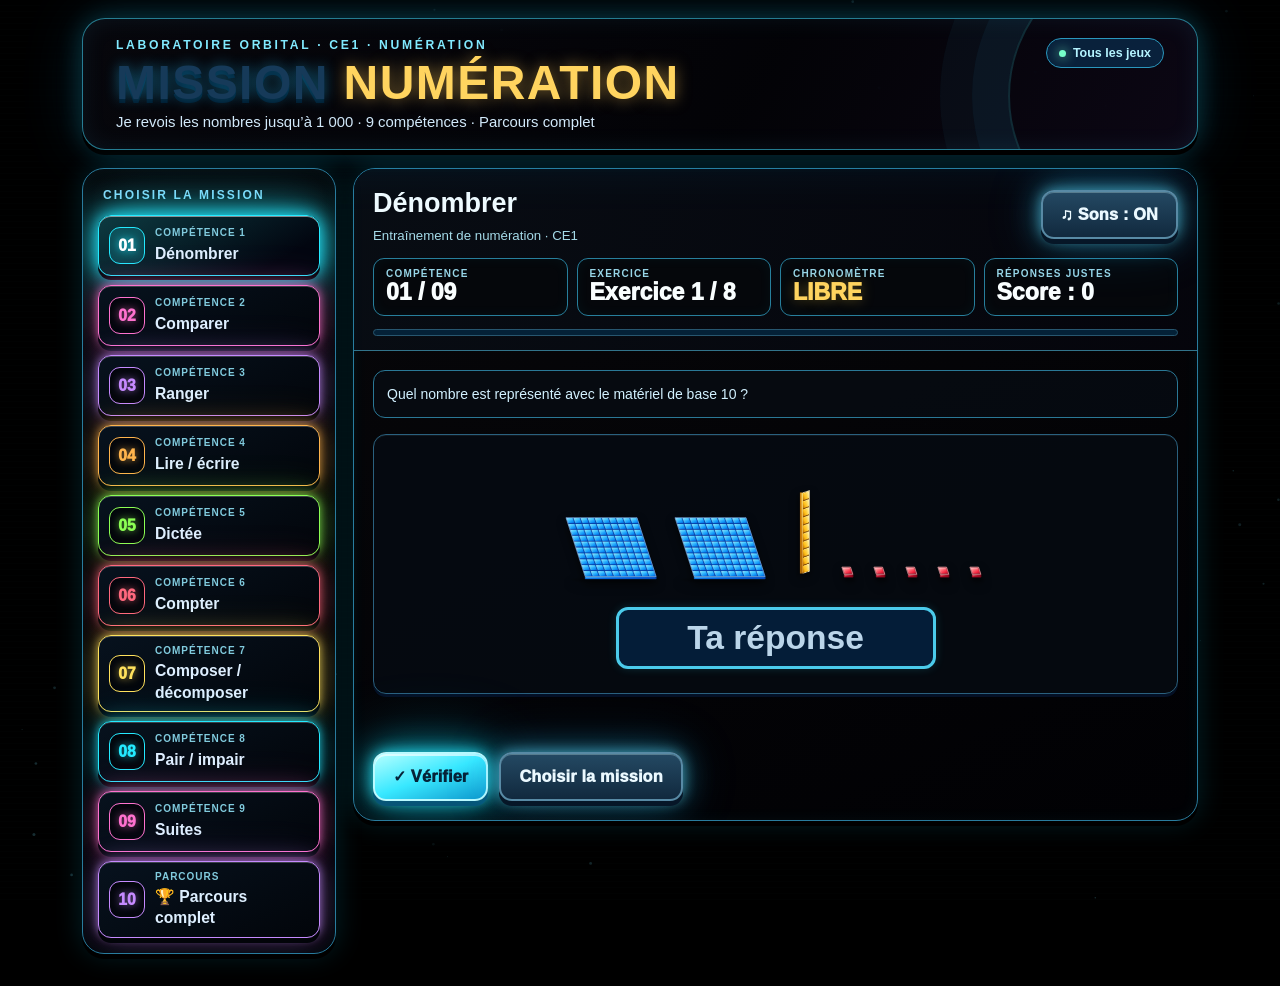
==== commit d3125436: "Refine number reading, French dictation and decomposition layout" ====
--- a/index.html
+++ b/index.html
@@ -401,6 +401,27 @@
 
 </style>
 <link rel="stylesheet" href="./arcade.css?v=mission-orbitale-1">
+<style>
+/* Mission 7 : les signes restent centrés entre les cases. */
+#game .decomp-parts {
+  display:grid;
+  grid-template-columns:repeat(2, minmax(0,5.5rem) max-content) minmax(0,5.5rem);
+  align-items:center;
+  gap:clamp(4px,1.5vw,12px);
+  margin-inline:0;
+}
+#game .decomp-parts .smallin {
+  width:100%;
+  min-width:0;
+  height:clamp(44px,8vw,58px);
+}
+#game .decomp-parts > span {
+  display:grid;
+  place-items:center;
+  line-height:1;
+  font-size:clamp(1.15rem,3vw,1.65rem);
+}
+</style>
 </head><body>
 <canvas id="stars" aria-hidden="true"></canvas>
 <div class="wrap">
@@ -483,6 +504,7 @@
 }
 function total(){
   if(mode==='eval') return 9;
+  if(mode==='mn4') return readingTasks.length;
   if(mode==='mn7') return 18;
   return 8;
 }function sk(){return mode==='eval'?evalSkills[i]:mode}
@@ -594,38 +616,17 @@
     a:target.join(' – ')
   }
 }
-function canonWords(s){
-  let x=norm(s);
-  x=x.replace(/\s+et\s+/g,' ET ');
-  x=x.replace(/\s+/g,'-');
-  x=x.replace(/\s*-\s*/g,'-');
-  x=x.replace(/-ET-/g,' et ');
-  return x;
-}
+const readingTasks = [
+  {label:'six-cent-vingt', answer:620},
+  {label:'trois-cent-sept', answer:307},
+  {label:'neuf-cents', answer:900},
+  {label:'sept-cent-quarante-deux', answer:742},
+];
 function mn4(){
-  const tasks=[
-    {type:'toWords',n:235,answer:'deux-cent-trente-cinq'},
-    {type:'toWords',n:881,answer:'huit-cent-quatre-vingt-un'},
-    {type:'toWords',n:412,answer:'quatre-cent-douze'},
-    {type:'toDigits',label:'six-cent-vingt',answer:620},
-    {type:'toDigits',label:'trois-cent-sept',answer:307},
-    {type:'toDigits',label:'neuf-cents',answer:900},
-    {type:'toWords',n:574,answer:'cinq-cent-soixante-quatorze'},
-    {type:'toDigits',label:'sept-cent-quarante-deux',answer:742}
-  ];
-  const task=tasks[i % tasks.length];
-  if(task.type==='toWords'){
-    return{
-      t:'Écris ce nombre en lettres avec les traits d’union.',
-      h:`<div class="prompt">${task.n}</div>
-         <div class="center"><textarea id="a" class="answer wordsAnswer" rows="2" autocomplete="off" placeholder="Écris le nombre en lettres"></textarea></div>`,
-      c:()=>canonWords($('a').value)===canonWords(task.answer),
-      a:task.answer
-    };
-  }
-  return{
+  const task = readingTasks[i % readingTasks.length];
+  return {
     t:'Écris ce nombre en chiffres.',
-    h:`<div class="prompt">${task.label}</div>`+inp(),
+    h:'<div class="prompt">' + task.label + '</div>' + inp(),
     c:()=>+$('a').value===task.answer,
     a:task.answer
   };
@@ -634,12 +635,21 @@
   const values=[342,431,800,610,1000,506,101,980];
   const n=values[i % values.length];
   const speak=()=>{
-    if(!('speechSynthesis' in window))return;
-    speechSynthesis.cancel();
-    const u=new SpeechSynthesisUtterance(String(n));
-    u.lang='fr-FR';
-    u.rate=.72;
-    speechSynthesis.speak(u);
+    const synth = window.speechSynthesis;
+    if (!synth || !window.SpeechSynthesisUtterance) return;
+    const voices = synth.getVoices().filter(voice => /^fr(?:-|$)/i.test(voice.lang));
+    const natural = /natural|naturel|neural|enhanced|premium|google|siri/i;
+    const france = voices.filter(voice => /^fr-FR$/i.test(voice.lang));
+    const voice = france.find(voice => natural.test(voice.name))
+      || voices.find(voice => natural.test(voice.name))
+      || france[0] || voices[0];
+    const words = n === 1000 ? 'mille' : fr(n).replace(/-/g, ' ');
+    const utterance = new SpeechSynthesisUtterance(words);
+    if (voice) utterance.voice = voice;
+    utterance.lang = voice?.lang || 'fr-FR';
+    utterance.rate = .9;
+    synth.cancel();
+    synth.speak(utterance);
   };
   return{
     t:'Écris le nombre que tu entends.',
@@ -647,7 +657,7 @@
     s:()=>{
       const b=$('speakBtn');
       if(b)b.onclick=speak;
-      setTimeout(speak,250);
+      speak();
     },
     c:()=>+$('a').value===n,
     a:n
@@ -714,7 +724,7 @@
     return{
       t:'Exercice 1 • Décompose le nombre en addition.',
       h:`<div class="prompt">${n}</div>
-         <div class="parts">
+         <div class="parts decomp-parts">
            <input class="smallin" id="p1" inputmode="numeric">
            <span>+</span>
            <input class="smallin" id="p2" inputmode="numeric">
